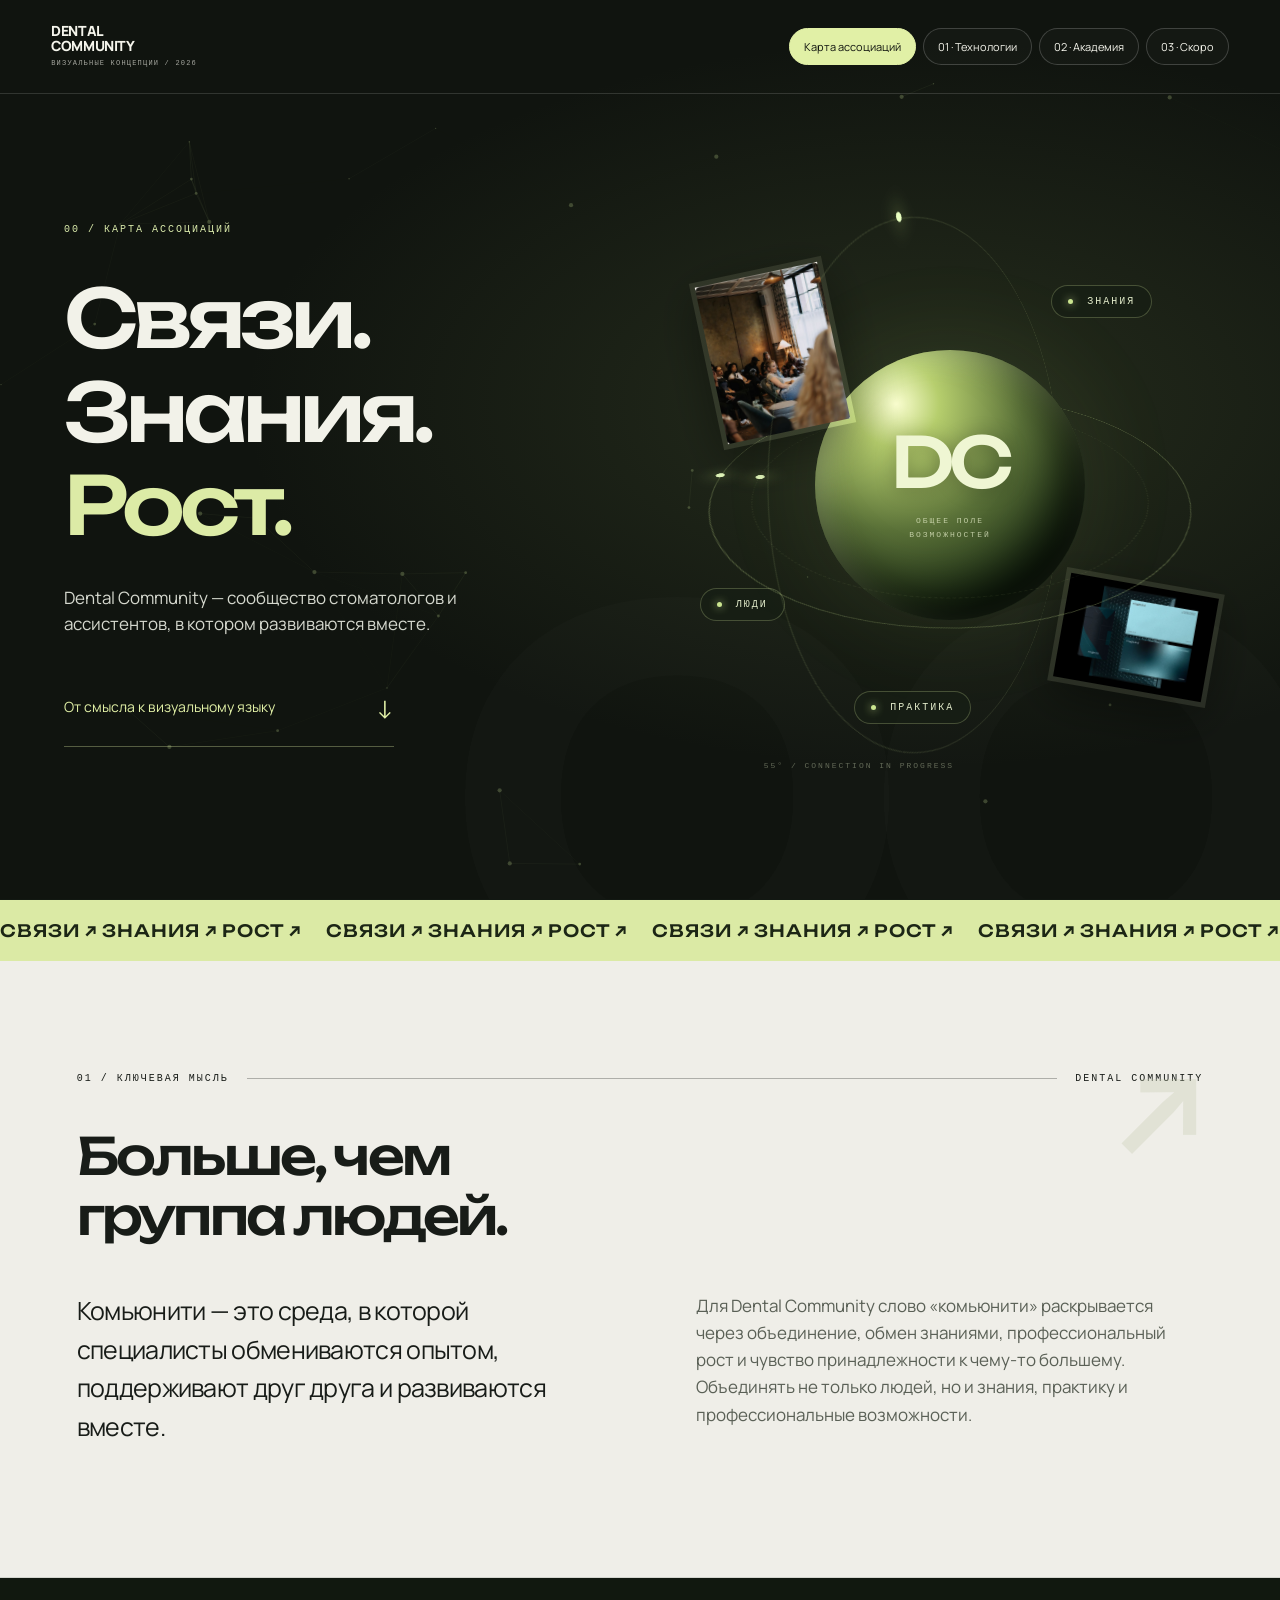
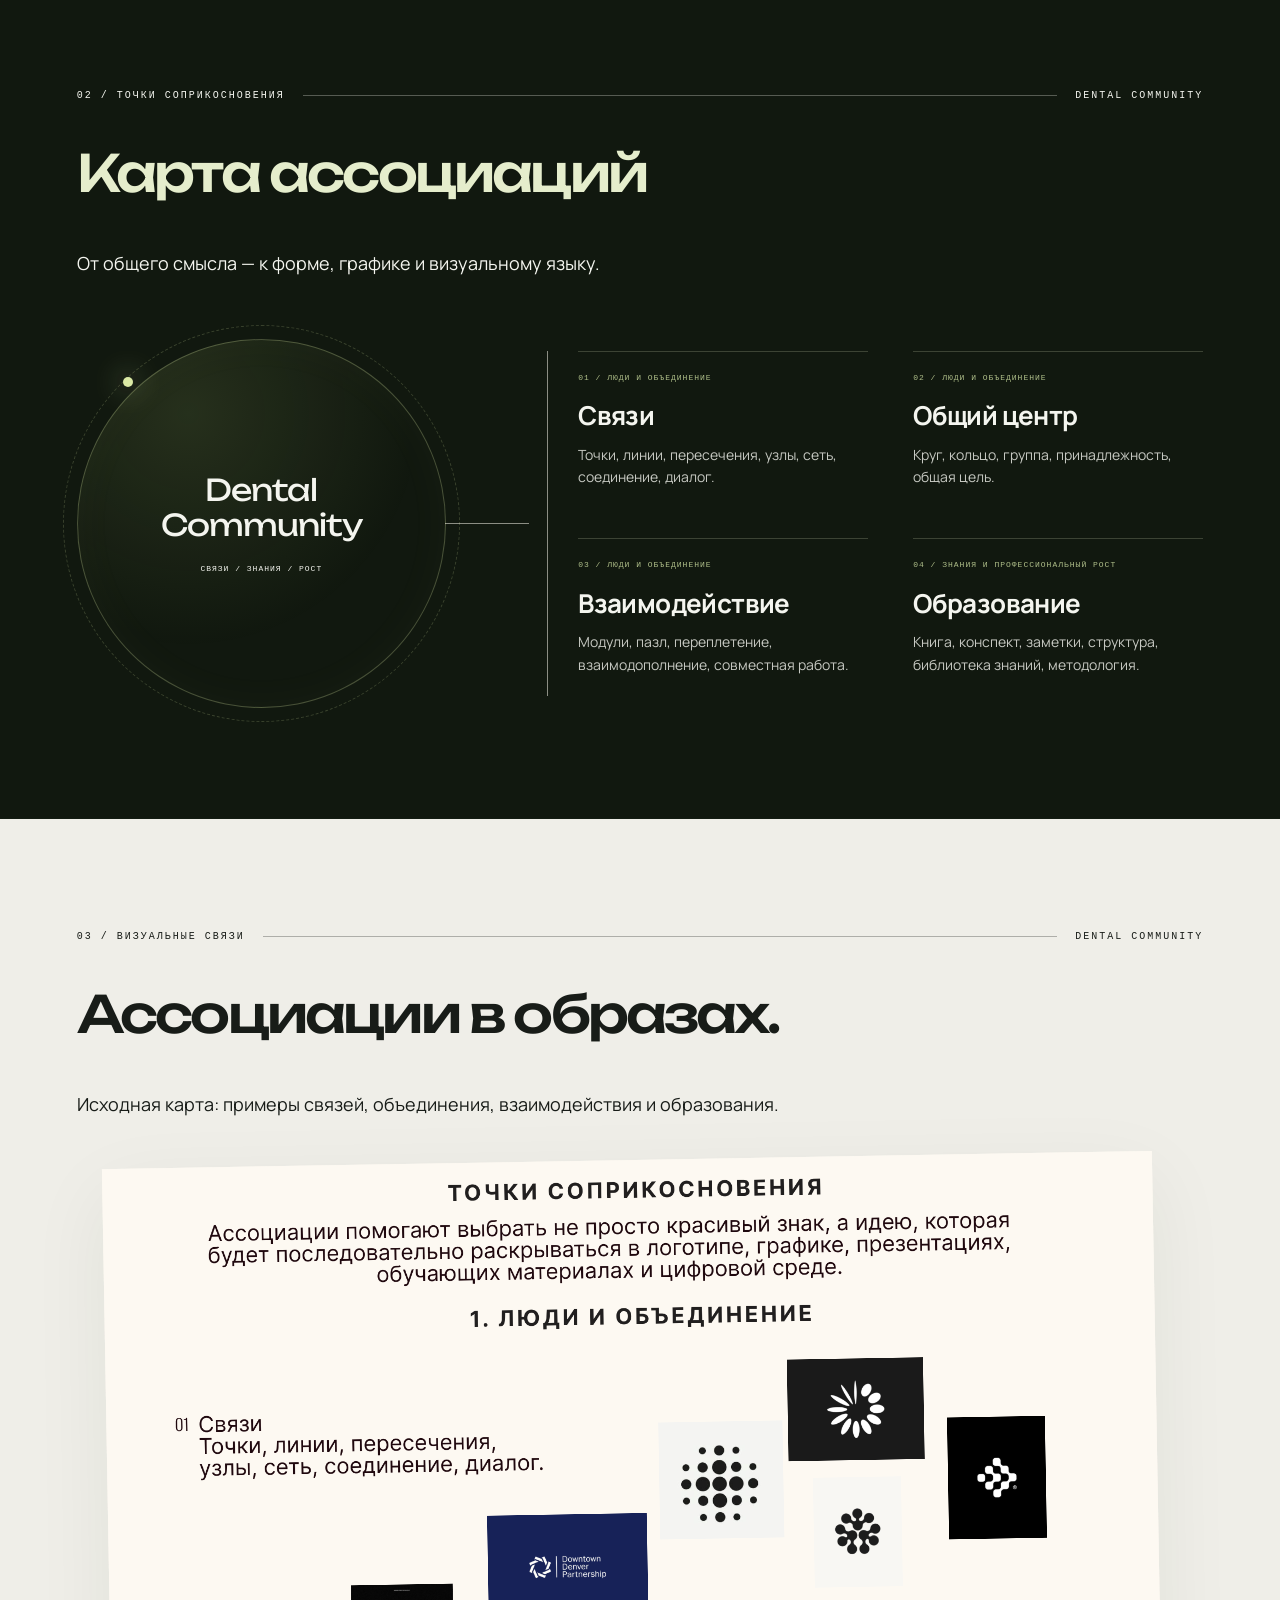
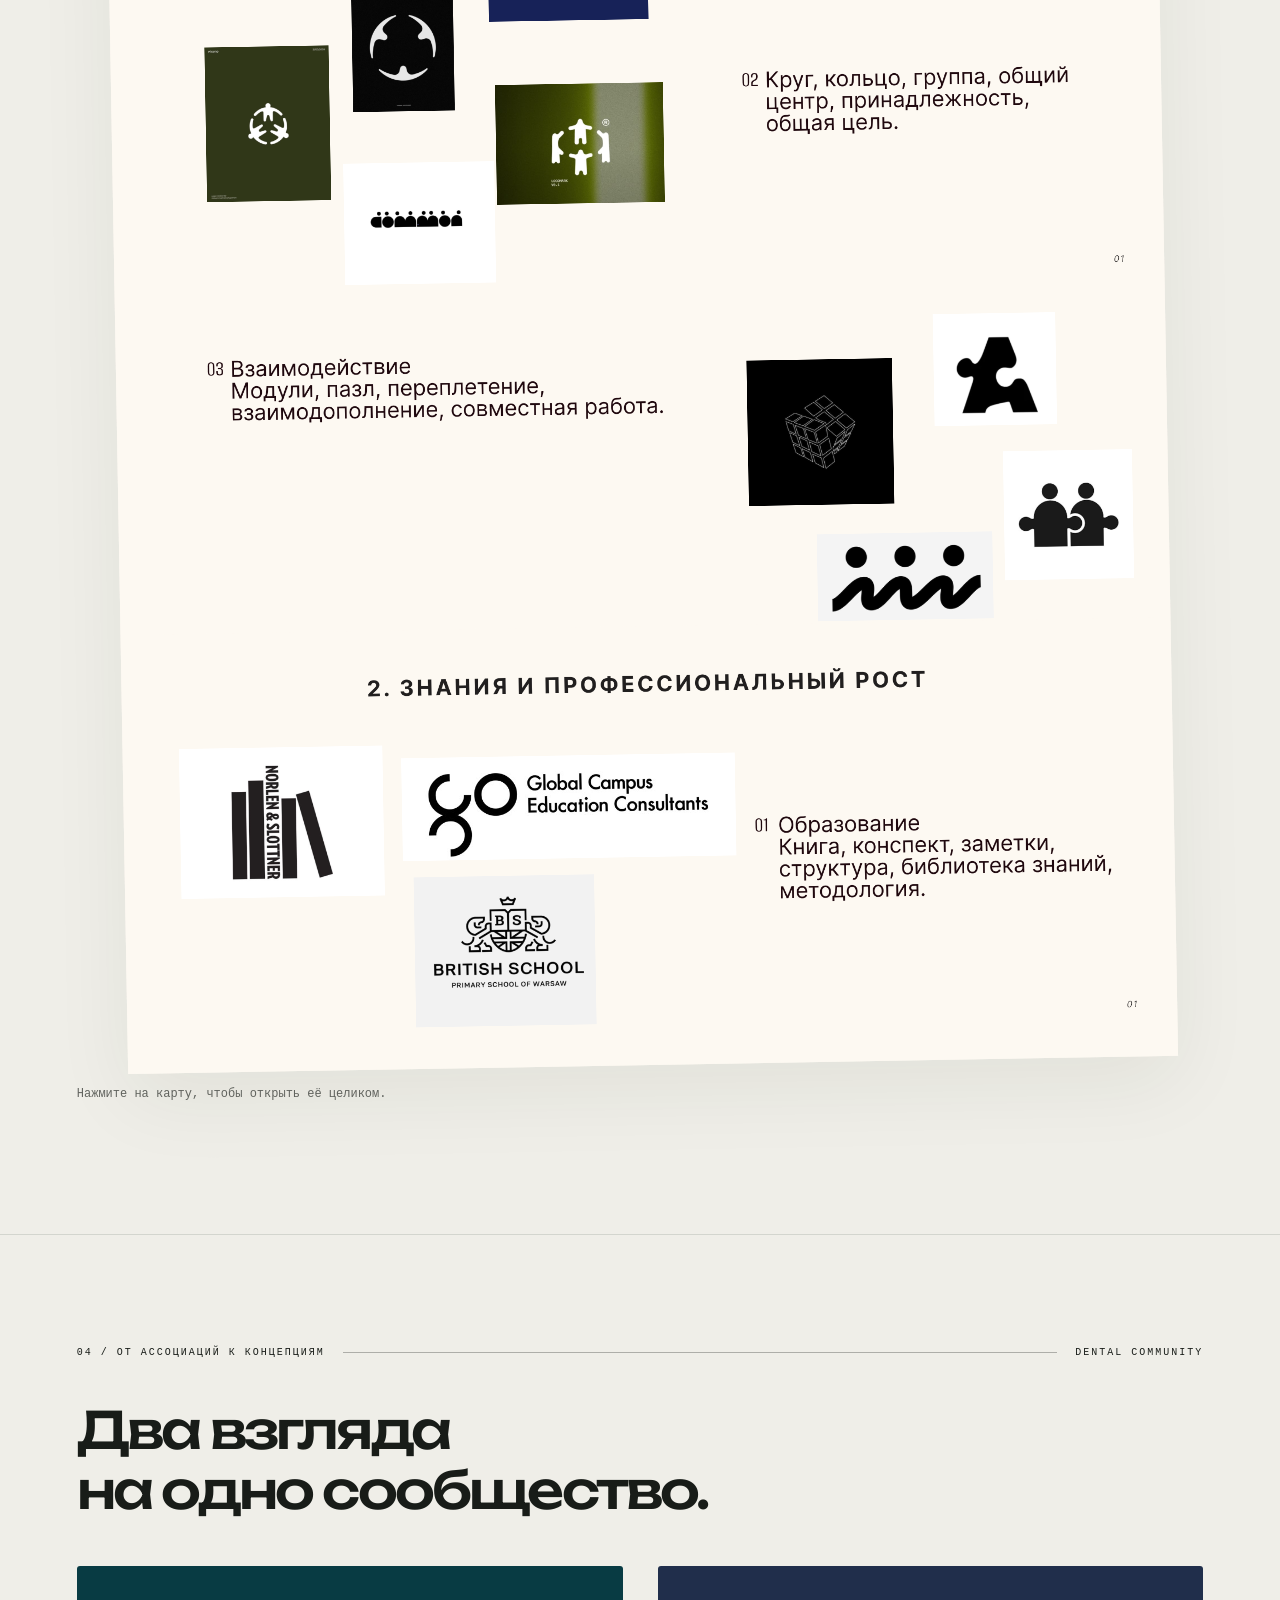
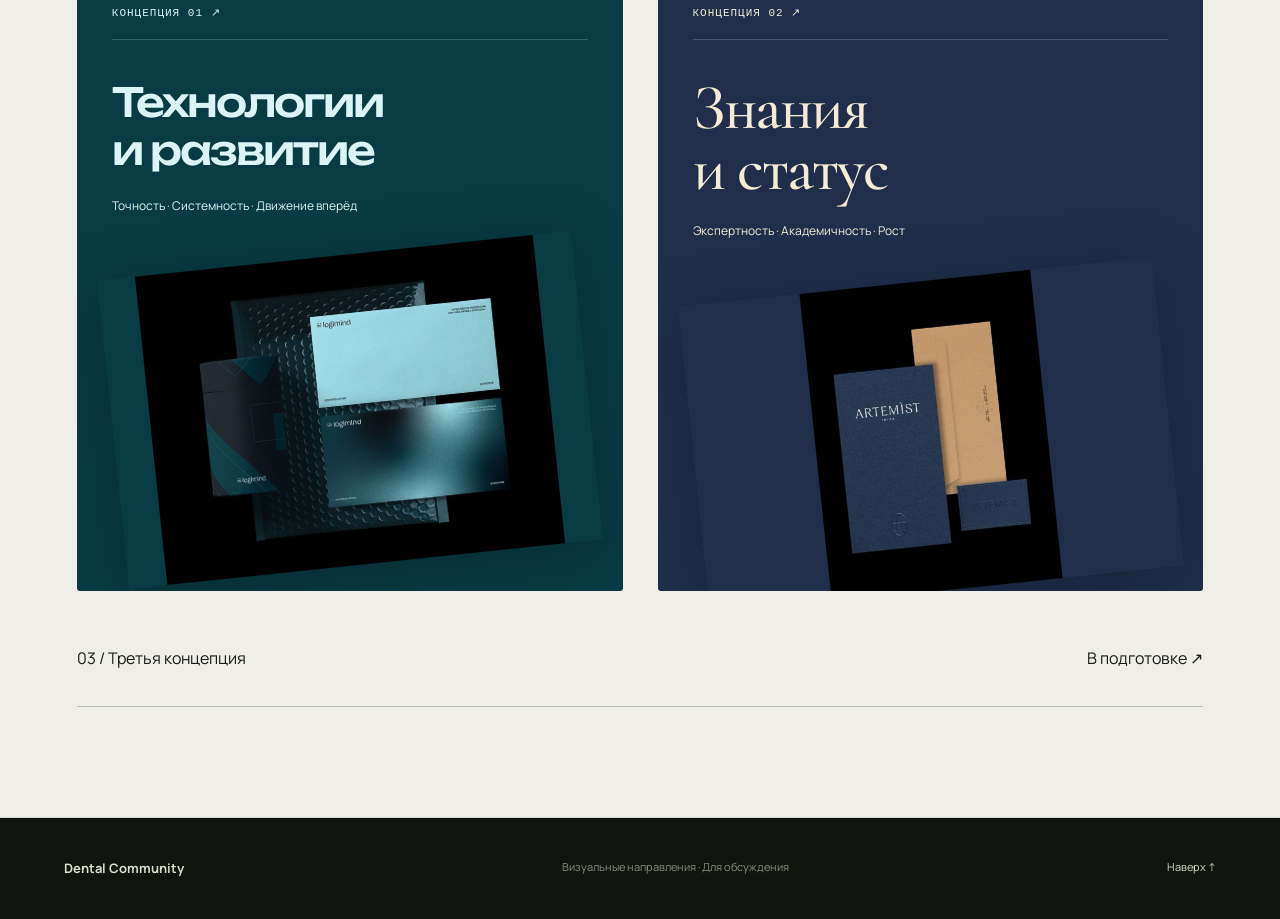
==== index.html @ 2e6f2357 "Publish Dental Community concept presentation" ====
<!doctype html><html lang="ru"><head><meta charset="utf-8"><meta name="viewport" content="width=device-width,initial-scale=1"><title>Карта ассоциаций — Dental Community</title><meta name="description" content="Карта ассоциаций и направления визуальной айдентики образовательного сообщества стоматологов и ассистентов."><link rel="stylesheet" href="style.css"><link rel="stylesheet" href="redesign.css"></head><body class="overview"><div id="progress"></div><header><a class="brand" href="index.html">DENTAL <br>COMMUNITY<span>ВИЗУАЛЬНЫЕ КОНЦЕПЦИИ / 2026</span></a><nav aria-label="Страницы презентации"><a href="index.html" aria-current="page">Карта ассоциаций</a><a href="concept-1.html" >01 · Технологии</a><a href="concept-2.html" >02 · Академия</a><a href="concept-3.html" >03 · Скоро</a></nav></header><main><div class="cursor-aura" aria-hidden="true"></div><section class="hero maphero"><canvas class="constellation" aria-hidden="true"></canvas><div class="hero-no" aria-hidden="true">00</div><div class="wrap hero-grid"><div><div class="eyebrow">00 / Карта ассоциаций</div><h1>Связи.<br>Знания.<br><em>Рост.</em></h1><p class="lead">Dental Community — сообщество стоматологов и ассистентов, в котором развиваются вместе.</p><a class="cta" href="#map">От смысла к визуальному языку <span>↓</span></a></div><div class="orbit-scene" aria-label="Люди, знания и практика объединяются в сообщество"><div class="orbit-ring ring-a"></div><div class="orbit-ring ring-b"></div><div class="orbit-ring ring-c"></div><div class="sphere"><span>DC</span><small>ОБЩЕЕ ПОЛЕ<br>ВОЗМОЖНОСТЕЙ</small></div><div class="orbit-photo photo-a"><img src="assets/community.png" alt="Встреча профессионального сообщества"></div><div class="orbit-photo photo-b"><img src="assets/ref-15.jpg" alt="Визуальная культура сообщества"></div><span class="orbit-label label-a"><i></i> ЛЮДИ</span><span class="orbit-label label-b"><i></i> ЗНАНИЯ</span><span class="orbit-label label-c"><i></i> ПРАКТИКА</span><span class="orbit-coordinates">55° / CONNECTION IN PROGRESS</span></div></div></section><div class="ticker" aria-hidden="true"><div><span>СВЯЗИ ↗ ЗНАНИЯ ↗ РОСТ ↗ </span><span>СВЯЗИ ↗ ЗНАНИЯ ↗ РОСТ ↗ </span><span>СВЯЗИ ↗ ЗНАНИЯ ↗ РОСТ ↗ </span><span>СВЯЗИ ↗ ЗНАНИЯ ↗ РОСТ ↗ </span><span>СВЯЗИ ↗ ЗНАНИЯ ↗ РОСТ ↗ </span><span>СВЯЗИ ↗ ЗНАНИЯ ↗ РОСТ ↗ </span></div></div><section id="thought" class=""><div class="wrap"><div class="eyebrow">01 / Ключевая мысль <span></span> Dental Community</div><h2>Больше, чем<br>группа людей.</h2><div class="two text"><p class="lead">Комьюнити — это среда, в которой специалисты обмениваются опытом, поддерживают друг друга и развиваются вместе.</p><p>Для Dental Community слово «комьюнити» раскрывается через объединение, обмен знаниями, профессиональный рост и чувство принадлежности к чему-то большему. Объединять не только людей, но и знания, практику и профессиональные возможности.</p></div></div></section><section id="map" class="dark"><div class="wrap"><div class="eyebrow">02 / Точки соприкосновения <span></span> Dental Community</div><h2>Карта ассоциаций</h2><p class="intro">От общего смысла — к форме, графике и визуальному языку.</p><div class="mindmap"><div class="map-root"><span class="map-pulse" aria-hidden="true"></span>Dental<br>Community<small>СВЯЗИ / ЗНАНИЯ / РОСТ</small></div><div class="branches"><article><span>01 / ЛЮДИ И ОБЪЕДИНЕНИЕ</span><h3>Связи</h3><p>Точки, линии, пересечения, узлы, сеть, соединение, диалог.</p></article><article><span>02 / ЛЮДИ И ОБЪЕДИНЕНИЕ</span><h3>Общий центр</h3><p>Круг, кольцо, группа, принадлежность, общая цель.</p></article><article><span>03 / ЛЮДИ И ОБЪЕДИНЕНИЕ</span><h3>Взаимодействие</h3><p>Модули, пазл, переплетение, взаимодополнение, совместная работа.</p></article><article><span>04 / ЗНАНИЯ И ПРОФЕССИОНАЛЬНЫЙ РОСТ</span><h3>Образование</h3><p>Книга, конспект, заметки, структура, библиотека знаний, методология.</p></article></div></div></div></section><section id="visual-map" class=""><div class="wrap"><div class="eyebrow">03 / Визуальные связи <span></span> Dental Community</div><h2>Ассоциации в образах.</h2><p class="intro">Исходная карта: примеры связей, объединения, взаимодействия и образования.</p><div class="board"><button class="zoom" data-image="assets/association-board.png" aria-label="Открыть полную карту ассоциаций"><img src="assets/map-2.png" alt="Визуальная карта: точки, общие центры, модули и взаимодействие"></button><button class="zoom" data-image="assets/association-board.png" aria-label="Открыть полную карту ассоциаций"><img src="assets/map-3.png" alt="Образование: книги, структура, библиотека знаний"></button></div><p class="note">Нажмите на карту, чтобы открыть её целиком.</p></div></section><section id="directions" class=""><div class="wrap"><div class="eyebrow">04 / От ассоциаций к концепциям <span></span> Dental Community</div><h2>Два взгляда<br>на одно сообщество.</h2><div class="direction-grid"><a class="direction tech-preview" href="concept-1.html"><span>КОНЦЕПЦИЯ 01 ↗</span><h3>Технологии<br>и развитие</h3><p>Точность · Системность · Движение вперёд</p><img src="assets/ref-15.jpg" alt="Бирюзовая айдентика — референс первой концепции"></a><a class="direction academy-preview" href="concept-2.html"><span>КОНЦЕПЦИЯ 02 ↗</span><h3>Знания<br>и статус</h3><p>Экспертность · Академичность · Рост</p><img src="assets/ref-22.jpg" alt="Синяя и золотая полиграфия — референс второй концепции"></a></div><a class="pending-link" href="concept-3.html"><span>03 / Третья концепция</span><span>В подготовке ↗</span></a></div></section></main><footer><b>Dental Community</b><span>Визуальные направления · Для обсуждения</span><a href="#">Наверх ↑</a></footer><dialog><button class="close" aria-label="Закрыть">Закрыть ×</button><img alt="Увеличенный референс"></dialog><script src="app.js"></script><script src="motion.js"></script></body></html>
---- style.css ----
@import url('https://fonts.googleapis.com/css2?family=Manrope:wght@400;500;600;700;800&display=swap');
*{box-sizing:border-box}html{scroll-behavior:smooth;scroll-padding-top:115px}body{margin:0;background:#f6f4ed;color:#222c2a;font:16px/1.6 Manrope,Arial,sans-serif;--accent:#507060;--dark:#17352e;--tint:#e6ebe4}a{color:inherit}button{font:inherit}img{max-width:100%;display:block}header{min-height:86px;position:sticky;top:0;z-index:20;padding:16px 4vw;background:#f6f4edf5;backdrop-filter:blur(15px);border-bottom:1px solid #23332d22;display:flex;align-items:center;justify-content:space-between;gap:25px}.brand{font-weight:800;line-height:1.05;text-decoration:none;font-size:17px;letter-spacing:-.6px;white-space:nowrap}.brand span{display:block;font:8px/1.4 monospace;letter-spacing:1.2px;margin-top:6px}nav{display:flex;gap:7px}nav a{padding:9px 14px;border:1px solid #25352d33;border-radius:30px;text-decoration:none;font-size:12px;white-space:nowrap}nav a:hover,nav a[aria-current]{background:var(--dark);color:white;border-color:var(--dark)}#progress{height:3px;position:fixed;top:0;z-index:50;background:var(--accent);width:0}section{padding:85px 6vw;border-bottom:1px solid #24342b22}.wrap{max-width:1220px;margin:auto}.eyebrow{font:11px/1.5 monospace;letter-spacing:1.8px;text-transform:uppercase;display:flex;align-items:center;gap:18px;margin-bottom:30px}.eyebrow span{height:1px;background:currentColor;opacity:.3;flex:1}.hero{padding-top:70px;padding-bottom:70px;min-height:calc(100svh - 86px);display:flex;align-items:center}.hero>.wrap{width:100%}.hero-grid{display:grid;grid-template-columns:1.2fr 1fr;gap:7%;align-items:center}h1{font-size:clamp(54px,6.8vw,100px);font-weight:600;line-height:1.02;letter-spacing:-5px;margin:0 0 30px}h1 em{font-style:normal;color:var(--accent)}h2{font-size:clamp(34px,4.5vw,64px);line-height:1.08;font-weight:600;letter-spacing:-2.5px;margin:0 0 36px}h3{margin:0 0 12px;font-size:25px;line-height:1.2;letter-spacing:-.6px}p{margin:0 0 20px}.lead{font-size:clamp(18px,1.7vw,23px);line-height:1.55;max-width:650px}.cta{display:flex;align-items:center;justify-content:space-between;text-decoration:none;border-bottom:1px solid currentColor;padding:18px 0;max-width:380px;margin-top:28px;font-size:14px}.cta span{font-size:25px}.portrait{position:relative;padding:0 22px 28px 0}.portrait:after{content:'';position:absolute;inset:30px 0 0 25px;border:1px solid #68766b;z-index:-1}.portrait img{width:100%;height:490px;object-fit:cover}.portrait>span,.hero-reference>span{font:10px monospace;letter-spacing:1px;display:block;margin-top:16px}.two{display:grid;grid-template-columns:1fr 1fr;gap:8%}.text>p{max-width:580px}.intro{max-width:850px;font-size:18px;line-height:1.7;margin-bottom:40px}.dark{background:var(--dark);color:#f4f5ef}.mindmap{display:grid;grid-template-columns:.8fr 1.7fr;align-items:center;gap:7%;padding-top:20px}.map-root{font-size:38px;line-height:1.15;letter-spacing:-1px;border:1px solid #f7f5eb88;border-radius:50%;aspect-ratio:1;display:flex;justify-content:center;align-items:center;flex-direction:column;text-align:center;position:relative}.map-root:after{content:'';position:absolute;left:100%;width:23%;height:1px;background:#f7f5eb88}.map-root small{font:9px monospace;letter-spacing:1px;margin-top:22px}.branches{border-left:1px solid #f7f5eb88;padding-left:30px;display:grid;grid-template-columns:1fr 1fr;gap:35px}.branches article{border-top:1px solid #f7f5eb55;padding-top:20px}.branches article>span{font:9px/1.6 monospace;letter-spacing:1px;display:block;margin-bottom:16px;color:#c2d2c6}.branches p{font-size:14px;opacity:.8}.board{max-width:1050px;margin:auto;background:#fdf9f1}.board button{width:100%}.board img{width:100%}.zoom{padding:0;border:0;background:transparent;cursor:zoom-in;display:block}.note{font:12px/1.6 monospace;opacity:.65;margin-top:20px;max-width:820px}.direction-grid{display:grid;grid-template-columns:1fr 1fr;gap:25px}.direction{padding:32px 32px 0;text-decoration:none;overflow:hidden}.direction>span{font:11px monospace;letter-spacing:1px}.direction h3{font-size:46px;margin:35px 0 20px;letter-spacing:-2px}.direction p{font-size:12px}.direction img{height:330px;width:100%;object-fit:cover;transition:transform .3s}.direction:hover img{transform:scale(1.025)}.tech-preview{background:#083b43;color:#dbf5f7}.academy-preview{background:#202e4b;color:#f6ecd6}.pending-link{display:flex;justify-content:space-between;padding:30px 0;text-decoration:none;border-bottom:1px solid #25352d44;font-size:14px;margin-top:20px}.tech{--accent:#007180;--dark:#062e33;--tint:#e1eff0}.academy{--accent:#9b8155;--dark:#202e4b;--tint:#eae5db}.concept-hero{background:var(--dark);color:#fff}.concept-hero h1{font-size:clamp(54px,6vw,88px)}.academy .concept-hero h1{font-family:Georgia,serif;font-weight:400}.hero-reference img{width:100%;height:490px;object-fit:contain;background:#0c0f10}.hero-reference>span{opacity:.6}.tagline{font:10px monospace;letter-spacing:1.5px;margin-top:24px;color:#fff9}.section-nav{display:flex;gap:35px;justify-content:center;padding:22px 5vw;border-bottom:1px solid #24342b22}.section-nav a{font-size:12px;text-decoration:none}.connection{border-left:1px solid #23332d44;padding-left:30px}.connection h3{font-size:17px}.connection p{font-size:16px}.connection a{font-size:12px}.gallery{display:grid;grid-template-columns:1fr 1fr;gap:24px}figure{margin:0;background:#111;color:#eee}figure img{width:100%;height:100%;object-fit:contain}.gallery .zoom{width:100%;height:420px}.logos .zoom{height:310px;background:#0a0a0a}.gallery figcaption{padding:14px 18px;display:flex;justify-content:space-between;font:11px/1.5 monospace;border-top:1px solid #ffffff22}.mood figure:nth-child(3):last-child{grid-column:1/-1}.palette{display:grid;grid-template-columns:repeat(4,1fr)}.swatch{background:var(--sw);padding:22px;min-height:290px;display:flex;flex-direction:column;justify-content:space-between}.swatch>span{font:11px monospace}.swatch h3{font-size:20px}.swatch p{font-size:12px;margin:0}.tinted{background:var(--tint)}.uses{display:flex;flex-wrap:wrap;gap:12px}.uses span{border:1px solid #20352b44;border-radius:30px;padding:12px 18px;font-size:13px}.next{display:flex;justify-content:space-between;border-top:1px solid #24342b44;padding-top:25px;margin-top:70px;text-decoration:none;font-size:22px}.waiting{position:relative;overflow:hidden}.waiting .wrap{position:relative}.waiting-number{position:absolute;right:0;top:-50px;font-size:340px;line-height:1;font-weight:800;color:#263e3010;z-index:-1}.waiting p{max-width:600px}footer{display:flex;justify-content:space-between;gap:20px;padding:35px 6vw;font-size:11px}footer b{font-size:13px}footer a{text-decoration:none}dialog{border:0;padding:50px 20px 20px;max-width:95vw;max-height:95vh;background:#e9e9e5}dialog::backdrop{background:#000d}dialog img{margin:auto;max-width:100%;height:auto}.close{position:fixed;right:5vw;top:4vh;background:#fff;padding:12px 20px;border:1px solid #222;cursor:pointer;z-index:5}:focus-visible{outline:3px solid #e0aa47;outline-offset:4px}@media(min-width:1500px){.hero{min-height:780px}}@media(max-width:850px){header{align-items:flex-start;flex-direction:column;gap:15px;padding:14px 5vw}nav{max-width:100%;overflow-x:auto;padding-bottom:3px;width:100%}nav a{font-size:10px;padding:8px 12px}.brand{font-size:14px}.brand br{display:none}.brand span{font-size:7px}.hero-grid{grid-template-columns:1fr;gap:45px}.hero{min-height:0;padding-top:50px}h1{letter-spacing:-3px;font-size:64px}.hero-reference img{height:420px}.portrait{max-width:500px}.portrait img{height:400px}.two{grid-template-columns:1fr;gap:25px}.mindmap{grid-template-columns:1fr;gap:40px}.map-root{max-width:300px;margin:auto;width:100%}.map-root:after{display:none}.branches{border:0;padding:0}.section-nav{gap:20px;overflow-x:auto;justify-content:flex-start;white-space:nowrap}.direction h3{font-size:34px}.direction{padding:25px 20px 0}.direction img{height:250px}.gallery .zoom{height:300px}.logos .zoom{height:240px}.palette{grid-template-columns:1fr 1fr}.swatch{min-height:230px}section{padding:60px 5vw}.eyebrow{font-size:9px;letter-spacing:1px}h2{letter-spacing:-1.5px}.waiting-number{font-size:220px;top:30px}.next{font-size:17px}footer{flex-wrap:wrap}footer span{order:3;width:100%}}@media(max-width:520px){.direction-grid,.gallery{grid-template-columns:1fr}.branches{grid-template-columns:1fr}.map-root{width:260px}.hero-reference img{height:350px}.gallery .zoom{height:auto;min-height:220px}.gallery img{height:auto;max-height:540px;object-fit:contain}.logos .zoom{height:280px}.logos img{height:100%}.direction img{height:300px}.intro{font-size:16px}.pending-link{gap:20px;font-size:12px}.swatch{padding:18px}.swatch h3{font-size:17px}.concept-hero h1{font-size:53px}.connection{padding-left:20px}.board{margin-left:-10px;margin-right:-10px}}
@media(prefers-reduced-motion:reduce){html{scroll-behavior:auto}*{transition:none!important}}

.academy .swatch:nth-child(2){color:#171b1c!important}
---- redesign.css ----
@import url('https://fonts.googleapis.com/css2?family=Unbounded:wght@400;500;600;700;800&family=Cormorant+Garamond:ital,wght@0,400;0,500;1,400&display=swap');
:root{--ease:cubic-bezier(.22,1,.36,1)}body{--accent:#64734b;--dark:#10140f;--tint:#e9ecd7;background:#efeee8;color:#181c18}body.tech{--accent:#007180;--dark:#061c20;--tint:#daeeee}body.academy{--accent:#9b8155;--dark:#141f34;--tint:#e8e2d6}header{position:absolute;top:0;width:100%;background:transparent;backdrop-filter:none;border-bottom:1px solid #ffffff24;color:#f5f5ec;padding:24px 4vw;min-height:90px}nav a{border-color:#ffffff30;background:#ffffff05;font-size:11px}nav a:hover,nav a[aria-current]{background:#e1f0a6;color:#10140f;border-color:#e1f0a6}.tech nav a[aria-current]{background:#85e9ec;border-color:#85e9ec}.academy nav a[aria-current]{background:#dfc394;border-color:#dfc394}.brand{font-size:14px;letter-spacing:-.4px}.brand span{font-size:7px;opacity:.65}.hero{position:relative;overflow:hidden;min-height:100svh;padding:150px 5vw 80px;background:#10140f;color:#f2f2e9;isolation:isolate}.hero:before{content:'';position:absolute;inset:0;background:radial-gradient(ellipse at 72% 45%,#64764440,transparent 52%);z-index:-1}.hero:after{content:'';position:absolute;inset:0;background-image:url("data:image/svg,%3Csvg viewBox='0 0 180 180' xmlns='http://www.w3.org/2000/svg'%3E%3Cfilter id='n'%3E%3CfeTurbulence type='fractalNoise' baseFrequency='.9' numOctaves='3' stitchTiles='stitch'/%3E%3C/filter%3E%3Cpath fill='%23fff' opacity='.12' filter='url(%23n)' d='M0 0h180v180H0z'/%3E%3C/svg%3E");opacity:.18;pointer-events:none;z-index:5}.hero .wrap{max-width:1400px;position:relative;z-index:2}.hero-grid{grid-template-columns:1.1fr 1fr;gap:3%}.hero .eyebrow{color:#d9e9aa;font-size:10px;letter-spacing:2px;margin-bottom:35px}.hero h1{font-family:Unbounded,Arial,sans-serif;font-size:clamp(56px,6.3vw,106px);font-weight:500;letter-spacing:-5px;line-height:1.16;margin-bottom:32px}.hero h1 em{color:#dceba6}.hero .lead{font-size:17px;max-width:450px;color:#d5d8ce}.hero .cta{max-width:330px;margin-top:32px;color:#e1f0a6;border-bottom-color:#e1f0a655}.cta span{transition:transform .4s}.cta:hover span{transform:translate(5px,5px)}.hero-no{position:absolute;bottom:-12vw;right:0;font:600 40vw/1 Unbounded,sans-serif;color:#ffffff03;pointer-events:none;letter-spacing:-4vw}.constellation{position:absolute;inset:0;pointer-events:none;width:100%;height:100%;opacity:.6;z-index:0}.orbit-scene{height:570px;position:relative;perspective:900px;transform-style:preserve-3d}.sphere{position:absolute;width:270px;height:270px;top:50%;left:50%;transform:translate(-50%,-50%);border-radius:50%;background:radial-gradient(circle at 30% 20%,#fbffd1,#b6ce6d 15%,#5a7138 44%,#142510 76%);box-shadow:inset -20px -25px 45px #000a,inset 8px 8px 30px #f1ffc655,0 0 110px #c2e56c18;display:flex;flex-direction:column;align-items:center;justify-content:center;color:#eff6d3;animation:breathe 7s ease-in-out infinite}.sphere>span{font:500 70px/1 Unbounded;letter-spacing:-6px;text-shadow:0 2px 20px #0004}.sphere small{font:8px/1.7 monospace;letter-spacing:2px;text-align:center;margin-top:17px;opacity:.7}.orbit-ring{position:absolute;top:50%;left:50%;width:470px;height:470px;border:1px solid #c8dc8e4d;border-radius:50%;transform:translate(-50%,-50%) rotateX(62deg) rotateZ(-30deg);animation:orbit 22s linear infinite}.ring-b{width:520px;height:520px;animation-direction:reverse;transform:translate(-50%,-50%) rotateY(58deg) rotateZ(35deg);border-color:#c8dc8e25}.ring-c{width:390px;height:390px;border-style:dashed;border-color:#c8dc8e18;animation-duration:35s}.orbit-ring:after{content:'';position:absolute;top:20%;left:8%;width:9px;height:9px;background:#e9ffc1;border-radius:50%;box-shadow:0 0 20px #cbea85}.orbit-photo{position:absolute;width:135px;height:170px;border:5px solid #eeeecc18;box-shadow:0 15px 50px #0006;z-index:3;animation:float 7s ease-in-out infinite}.orbit-photo img{width:100%;height:100%;object-fit:cover}.photo-a{left:4%;top:12%;transform:rotate(-12deg)}.photo-b{right:0;bottom:13%;width:160px;height:115px;transform:rotate(10deg);animation-delay:-3s}.orbit-label{position:absolute;font:10px monospace;letter-spacing:2px;color:#e3eccb;background:#171e14cc;border:1px solid #d1e69b40;padding:10px 16px;border-radius:30px;z-index:4}.orbit-label i{display:inline-block;background:#cbe590;width:5px;height:5px;border-radius:50%;margin-right:6px;box-shadow:0 0 9px #cbe590}.label-a{left:3%;bottom:26%}.label-b{top:15%;right:12%}.label-c{bottom:8%;left:32%}.orbit-coordinates{position:absolute;bottom:0;left:15%;font:8px monospace;letter-spacing:2px;color:#e8f1cb60}.ticker{overflow:hidden;padding:20px 0;background:#dbeaa5;color:#1c2615;border:0}.ticker>div{display:flex;width:max-content;animation:marquee 35s linear infinite}.ticker span{font:500 17px Unbounded,sans-serif;white-space:nowrap;padding-right:25px;letter-spacing:1px}.tech .ticker{background:#8ee7e7;color:#073336}.academy .ticker{background:#d7bd90;color:#2c261e}.ticker:hover>div{animation-play-state:paused}section:not(.hero){padding:110px 6vw}.wrap{max-width:1280px}h2{font:500 clamp(32px,4vw,61px)/1.18 Unbounded,sans-serif;letter-spacing:-2.8px;max-width:1100px;margin-bottom:45px}.eyebrow{font-size:10px;letter-spacing:2px;margin-bottom:40px}.text .lead{font-size:25px;letter-spacing:-.7px}.text>p:last-child{color:#5a6056;font-size:17px}.intro{max-width:800px;font-size:18px}.two{gap:10%}.dark{background:#11180f}.dark h2{color:#e5edcc}#thought{position:relative}#thought:after{content:'↗';position:absolute;right:6vw;top:70px;font:130px Unbounded;color:#c2c9ad50;pointer-events:none}.mindmap{grid-template-columns:.9fr 1.6fr;gap:9%}.map-root{font-family:Unbounded;font-size:30px;border-color:#d6e7a147;position:relative;background:radial-gradient(circle at 30% 20%,#b9d77820,transparent 60%);box-shadow:inset 0 0 45px #dae8ac08}.map-root small{font-size:8px}.map-pulse{position:absolute;inset:-15px;border:1px dashed #d6e7a133;border-radius:50%;animation:spin 60s linear infinite}.map-pulse:after{content:'';width:10px;height:10px;border-radius:50%;background:#dbeaa5;position:absolute;left:15%;top:13%;box-shadow:0 0 30px #dbeaa5}.branches{gap:30px 45px}.branches article{position:relative;transition:transform .5s,color .5s;border-color:#e5efc733}.branches article:hover{transform:translateX(7px);color:#e1f0a6}.branches h3{font-size:26px}.branches article>span{color:#b0bf8a;font-size:8px}.board{box-shadow:0 25px 80px #1e291010;transform:rotate(-1deg);transition:transform .8s}.board:hover{transform:rotate(0)}.direction-grid{gap:35px}.direction{position:relative;min-height:580px;padding:40px 35px 0;border-radius:3px;transition:transform .6s var(--ease)}.direction:hover{transform:translateY(-12px)}.direction h3{font:500 40px/1.2 Unbounded;letter-spacing:-2px;margin:38px 0 22px}.direction>span{display:block;border-bottom:1px solid #ffffff30;padding-bottom:20px}.direction img{height:310px;object-fit:contain;transform:rotate(-6deg);margin-top:40px;box-shadow:0 10px 60px #0004}.direction:hover img{transform:rotate(0) scale(1.05)}.academy-preview h3{font-family:'Cormorant Garamond',Georgia,serif;font-size:64px;line-height:.95}.pending-link{font-size:16px;padding:35px 0}.concept-hero h1{font-size:clamp(52px,5.9vw,94px);line-height:1.15}.tech .hero:before{background:radial-gradient(ellipse at 80% 40%,#24c4d14d,transparent 55%),linear-gradient(120deg,#04171b,#073a40)}.tech .hero .eyebrow,.tech .hero .cta{color:#a6f5f4}.tech .hero-reference{transform:rotate(-7deg);animation:float 9s ease-in-out infinite}.hero-reference{position:relative;padding:50px 10px}.hero-reference img{position:relative;z-index:2;height:430px;object-fit:contain;background:#07191a;box-shadow:0 30px 90px #0008;border:1px solid #ffffff20}.hero-reference>span:last-child{position:relative;z-index:3;font-size:8px;letter-spacing:2px;color:#fff9}.ref-index{position:absolute!important;right:-15px;top:-70px;font:400 180px/1 Unbounded!important;color:#ffffff0b!important;z-index:0!important}.ref-orbit{position:absolute;inset:0;border:1px solid #77e5e23a;border-radius:50%;transform:rotate(-30deg) scaleX(1.3);animation:orbit2 24s linear infinite}.ref-orbit:after{content:'';position:absolute;top:8%;left:10%;width:12px;height:12px;background:#afffff;border-radius:50%;box-shadow:0 0 50px #afffff}.academy .hero{background:#111a2c}.academy .hero:before{background:radial-gradient(ellipse at 80% 35%,#bb8e4030,transparent 58%)}.academy .hero h1{font-family:'Cormorant Garamond',Georgia,serif;font-size:clamp(90px,10vw,155px);line-height:.83;font-weight:400;letter-spacing:-5px;margin-bottom:40px}.academy .hero .eyebrow,.academy .hero .cta{color:#e5cfa8}.academy .hero-reference{transform:rotate(6deg);animation:float 12s ease-in-out infinite}.academy .hero-reference img{background:#0a0a0a}.academy .ref-orbit{border-color:#decba544;transform:rotate(25deg) scaleX(1.2);animation-duration:40s}.academy .ref-orbit:after{background:#f1d69f;box-shadow:0 0 40px #f1d69f}.academy h2{font-family:'Cormorant Garamond',Georgia,serif;font-size:clamp(48px,5.4vw,82px);line-height:.98;font-weight:500;letter-spacing:-2px}.section-nav{position:sticky;top:0;background:#eeede6ee;backdrop-filter:blur(20px);z-index:15;padding:20px 5vw;gap:45px}.section-nav a{font-size:11px;text-transform:uppercase;letter-spacing:1px;position:relative}.section-nav a:after{content:'';position:absolute;bottom:-6px;left:0;width:0;height:1px;background:currentColor;transition:width .3s}.section-nav a:hover:after{width:100%}.gallery{gap:30px}.gallery figure{overflow:hidden;border-radius:2px;transition:transform .7s var(--ease),box-shadow .7s}.gallery figure:hover{transform:translateY(-7px);box-shadow:0 20px 50px #0003}.gallery img{transition:transform 1s var(--ease)}.gallery figure:hover img{transform:scale(1.045)}.gallery figcaption{font-size:10px;padding:17px 20px;color:#d7d7cb}.logos{gap:2px;background:#242923}.palette{gap:0;min-height:370px;align-items:stretch}.swatch{min-height:370px;position:relative;transition:flex .7s,transform .5s;overflow:hidden}.swatch:after{content:'';position:absolute;inset:-100%;background:linear-gradient(120deg,transparent 42%,#ffffff28 50%,transparent 58%);transform:translateX(-30%);transition:transform 1s}.swatch:hover:after{transform:translateX(30%)}.swatch:hover{transform:translateY(-12px)}.swatch h3{font-size:21px;position:relative;z-index:1}.swatch>span{border:1px solid currentColor;border-radius:30px;padding:5px 10px;align-self:flex-start;font-size:10px}.swatch p{font-size:11px}.tech .dark{background:#061d20}.academy .dark{background:#141f34}.mood{grid-template-columns:1fr 1fr;align-items:start;gap:55px 35px}.mood figure:nth-child(even){margin-top:90px}.mood .zoom{height:480px}.mood figure:nth-child(3){margin-top:-50px}.mood figure:nth-child(5){grid-column:1/-1;max-width:650px;width:100%;margin:0 auto}.mood figure:nth-child(5) .zoom{height:550px}.uses{gap:0;border-top:1px solid #20352b33}.uses span{border:0;border-bottom:1px solid #20352b33;border-radius:0;padding:22px 18px 22px 0;margin-right:30px;font-size:14px}.next{font-family:Unbounded;font-size:20px;padding:30px 0;transition:padding .4s}.next:hover{padding-left:15px;padding-right:15px}.waiting{min-height:100svh}.waiting-number{color:#dceba615;font:500 35vw Unbounded;right:-4vw;top:0;animation:float 9s ease-in-out infinite}.waiting .eyebrow{color:#dceba6}.waiting h1{font-size:clamp(54px,7vw,110px)}footer{padding:40px 5vw;background:#10140f;color:#d9dfcb}footer span{opacity:.6}.cursor-aura{position:fixed;width:300px;height:300px;border-radius:50%;background:radial-gradient(circle,#cadf7c0b,transparent 70%);transform:translate(-50%,-50%);pointer-events:none;z-index:25;opacity:0;transition:opacity .5s}body.leaving main{opacity:0;transform:translateY(-12px);transition:opacity .18s,transform .18s}main{transition:opacity .25s}.reveal{opacity:0;transform:translateY(45px);transition:opacity 1s var(--ease),transform 1s var(--ease);transition-delay:var(--delay,0ms)}.reveal.visible{opacity:1;transform:translateY(0)}.hero h1,.hero .lead,.hero .eyebrow,.hero .cta{animation:enter 1.3s var(--ease) both}.hero .eyebrow{animation-delay:.05s}.hero h1{animation-delay:.15s}.hero .lead{animation-delay:.35s}.hero .cta{animation-delay:.5s}.hero-reference,.orbit-scene{opacity:0;transition:opacity 1.5s}.ready .hero-reference,.ready .orbit-scene{opacity:1}@keyframes enter{from{opacity:0;transform:translateY(45px);filter:blur(8px)}to{opacity:1;transform:translateY(0);filter:blur(0)}}@keyframes breathe{50%{box-shadow:inset -20px -25px 45px #000a,inset 8px 8px 30px #f1ffc655,0 0 140px #c2e56c30}}@keyframes float{50%{translate:0 -16px}}@keyframes orbit{to{transform:translate(-50%,-50%) rotateX(62deg) rotateZ(330deg)}}@keyframes orbit2{to{transform:rotate(330deg) scaleX(1.3)}}@keyframes spin{to{transform:rotate(360deg)}}@keyframes marquee{to{transform:translateX(-50%)}}
@media(min-width:1600px){.hero{min-height:900px}}@media(max-width:1050px){.hero h1{font-size:65px;letter-spacing:-3px}.hero-grid{grid-template-columns:1.1fr 1fr}.orbit-scene{height:450px}.sphere{width:210px;height:210px}.orbit-ring{width:360px;height:360px}.ring-b{width:390px;height:390px}.ring-c{width:310px;height:310px}.orbit-photo{width:100px;height:130px}.photo-b{width:120px;height:100px}.hero-reference img{height:350px}.ref-index{font-size:150px!important}.mood .zoom{height:380px}.academy .hero h1{font-size:105px}}
@media(max-width:850px){header{padding:20px 5vw;gap:16px}.hero{padding-top:170px;padding-bottom:65px}.hero-grid{grid-template-columns:1fr;gap:30px}.hero h1{font-size:clamp(50px,9vw,75px);letter-spacing:-3px}.hero .lead{font-size:16px;max-width:500px}.orbit-scene{width:100%;max-width:550px;height:460px;margin:auto}.sphere{width:240px;height:240px}.orbit-ring{width:420px;height:420px}.ring-b{width:440px;height:440px}.ring-c{width:350px;height:350px}.orbit-photo{width:120px;height:150px}.photo-b{width:150px;height:110px}.hero-no{font-size:70vw;bottom:-10vw}.hero-reference{max-width:500px;margin:30px auto;width:100%;padding:30px 10px}.hero-reference img{height:380px}.ref-index{top:-50px}.concept-hero h1{font-size:clamp(45px,8vw,70px)}.academy .hero h1{font-size:110px}.ticker{padding:16px 0}.ticker span{font-size:13px}section:not(.hero){padding:75px 6vw}h2{font-size:clamp(29px,5vw,43px);letter-spacing:-1.5px}.text .lead{font-size:22px}.mindmap{grid-template-columns:1fr}.branches{margin-top:30px}.section-nav{gap:25px;padding:17px 5vw}.section-nav a{font-size:9px}.direction-grid{gap:20px}.direction{padding:30px 20px 0;min-height:520px}.direction h3{font-size:30px}.academy-preview h3{font-size:50px}.direction img{height:270px}.mood .zoom{height:340px}.mood figure:nth-child(even){margin-top:55px}.mood figure:nth-child(3){margin-top:-25px}.mood figure:nth-child(5) .zoom{height:420px}.swatch{min-height:250px}.palette{min-height:500px}.waiting-number{top:130px;font-size:60vw}.next{font-size:16px}#thought:after{font-size:100px;opacity:.5;top:30px}.intro{font-size:16px}.waiting{padding-top:210px}.waiting h1{font-size:clamp(42px,7.5vw,70px)}}
@media(max-width:520px){header nav{width:100%;overflow:auto}.hero{padding-top:160px}.hero h1{font-size:49px;letter-spacing:-2.5px}.hero .eyebrow{font-size:8px;letter-spacing:1.3px;margin-bottom:25px}.hero .lead{font-size:15px}.orbit-scene{height:390px}.sphere{width:200px;height:200px}.sphere>span{font-size:55px}.orbit-ring{width:320px;height:320px}.ring-b{width:350px;height:350px}.ring-c{width:280px;height:280px}.orbit-photo{width:95px;height:125px}.photo-b{width:110px;height:90px}.orbit-label{font-size:8px;padding:8px 12px;letter-spacing:1px}.label-b{right:0}.label-a{left:0}.label-c{bottom:10%}.orbit-coordinates{font-size:7px;left:10%}.hero-reference{max-width:300px;padding:25px 0;margin:25px auto}.hero-reference img{height:320px}.concept-hero h1{font-size:39px;letter-spacing:-2px}.academy .hero h1{font-size:83px;letter-spacing:-3px}.tagline{font-size:8px;letter-spacing:1px}.hero .cta{font-size:12px;max-width:290px}.hero .cta span{font-size:22px}.direction h3{font-size:32px}.academy-preview h3{font-size:62px}.direction{min-height:520px}.direction img{height:300px}.mood{gap:30px}.mood figure:nth-child(n){margin:0;grid-column:auto;max-width:none}.mood .zoom{height:auto;min-height:240px}.mood figure:nth-child(5) .zoom{height:auto}.mood img{max-height:450px}.swatch h3{font-size:17px}.gallery figcaption{font-size:9px}.logos .zoom{height:270px}.map-root{font-size:24px}.map-root small{font-size:7px}.branches h3{font-size:24px}.pending-link{font-size:12px}.next{font-size:13px}.text .lead{font-size:20px}.text>p:last-child{font-size:15px}.waiting h1{font-size:40px}.waiting .lead{font-size:16px}.waiting-number{top:80px;font-size:68vw}#thought:after{display:none}}
@media(prefers-reduced-motion:reduce){*,*:before,*:after{animation:none!important;transition:none!important;scroll-behavior:auto!important}.reveal{opacity:1;transform:none}.hero-reference,.orbit-scene{opacity:1}.cursor-aura{display:none}}
/* Mobile presentation: all four pages stay visible, generous touch targets. */
@media(max-width:600px){
 html{scroll-padding-top:70px}header{padding:18px 20px 14px;gap:14px}header .brand{font-size:13px;letter-spacing:0}header .brand span{margin-top:5px;font-size:7px}header nav{display:grid;grid-template-columns:1fr 1fr;gap:6px;overflow:visible;padding:0;width:100%}header nav a{font-size:10px;text-align:center;display:flex;align-items:center;justify-content:center;min-height:44px;padding:9px 8px;letter-spacing:0}
 .hero{padding:205px 20px 35px;min-height:0}.hero-grid{gap:20px;min-width:0}.hero-grid>*{min-width:0}.hero h1{font-size:clamp(39px,11.8vw,65px);letter-spacing:-2.2px;line-height:1.08;margin-bottom:20px}.hero .eyebrow{font-size:8px;letter-spacing:1px;margin-bottom:20px}.hero .lead{font-size:15px;line-height:1.6;margin-bottom:12px}.hero .cta{min-height:48px;padding:12px 0;margin-top:18px;max-width:none;font-size:12px}.tagline{font-size:8px;line-height:1.8;letter-spacing:.8px;margin-top:18px}.concept-hero h1{font-size:clamp(32px,9.2vw,52px);letter-spacing:-1.8px;line-height:1.13}.academy .hero h1{font-size:clamp(68px,20vw,112px);line-height:.94;margin-bottom:25px;letter-spacing:-2.5px}
 .orbit-scene{height:310px;max-width:360px;margin:8px auto 0}.sphere{width:170px;height:170px}.sphere>span{font-size:45px;letter-spacing:-4px}.sphere small{font-size:7px;letter-spacing:1px}.orbit-ring{width:285px;height:285px}.ring-b{width:305px;height:305px}.ring-c{width:240px;height:240px}.orbit-photo{width:78px;height:103px;border-width:3px}.photo-a{top:10%;left:3%}.photo-b{width:95px;height:77px;right:1%;bottom:15%}.orbit-label{font-size:7px;padding:8px 10px;letter-spacing:.7px}.label-a{bottom:24%;left:0}.label-b{right:0;top:7%}.label-c{bottom:6%;left:27%}.orbit-coordinates{font-size:6px;letter-spacing:1px;bottom:-7px;left:15%}
 .hero-reference{width:85%;max-width:340px;margin:18px auto 8px;padding:20px 0}.hero-reference img{width:100%;height:auto;aspect-ratio:1.12;object-fit:contain}.ref-index{font-size:95px!important;top:-25px;right:0}.ref-orbit{inset:10px -5px}.hero-reference>span:last-child{font-size:7px;line-height:1.7;letter-spacing:1px}.ticker{padding:13px 0}.ticker span{font-size:10px}
 section:not(.hero){padding:56px 20px}h2{font-size:clamp(22px,6.6vw,34px);line-height:1.2;letter-spacing:-1px;margin-bottom:26px;overflow-wrap:anywhere}.academy h2{font-size:clamp(38px,10.4vw,56px);line-height:1.04;letter-spacing:-1px}.eyebrow{font-size:8px;letter-spacing:1px;gap:8px;margin-bottom:25px;flex-wrap:wrap}.text .lead{font-size:19px;line-height:1.55;letter-spacing:-.35px}.intro,.text>p:last-child{font-size:15px;line-height:1.75}.intro{margin-bottom:26px}.two{gap:18px}.connection{padding-left:18px}.connection p{font-size:14px}.connection a{display:inline-flex;align-items:center;min-height:44px}.section-nav{padding:8px 16px;gap:20px;scrollbar-width:none;overscroll-behavior-x:contain}.section-nav a{display:flex;align-items:center;min-height:44px;font-size:9px}.section-nav::-webkit-scrollbar{display:none}
 .mindmap{gap:20px}.map-root{width:230px;font-size:22px}.map-root small{font-size:7px}.branches{grid-template-columns:1fr;margin-top:20px;gap:20px}.branches article>span{font-size:8px;line-height:1.7;letter-spacing:.7px}.branches h3{font-size:23px}.branches p{font-size:14px}.board{margin:0;transform:none}.note{font-size:11px}.gallery{grid-template-columns:1fr;gap:18px}.logos .zoom{height:240px}.gallery figcaption{font-size:10px;line-height:1.6;padding:12px 14px;gap:12px}.gallery figcaption span{font-size:16px}.mood figure:nth-child(n){margin:0;grid-column:auto}.mood .zoom,.mood figure:nth-child(5) .zoom{min-height:0;height:auto}.mood img{height:auto;max-height:440px;object-fit:contain}.palette{min-height:0;grid-template-columns:1fr 1fr}.swatch{min-height:215px;padding:16px 13px}.swatch h3{font-size:16px;line-height:1.25;letter-spacing:-.3px}.swatch p{font-size:11px;line-height:1.5}.swatch>span{font-size:9px;padding:5px 8px}
 .direction-grid{grid-template-columns:1fr;gap:20px}.direction{min-height:0;padding:25px 22px 0}.direction h3{font-size:clamp(27px,8vw,36px);line-height:1.2;letter-spacing:-1px;margin:26px 0 18px}.academy-preview h3{font-size:54px}.direction img{height:260px;margin-top:25px}.direction p{font-size:11px}.pending-link{min-height:70px;font-size:12px;gap:18px;align-items:center}.uses span{font-size:12px;padding:16px 0;margin-right:20px}.next{font-size:12px;line-height:1.6;gap:15px;align-items:center;margin-top:40px;min-height:70px}.next span{font-size:24px;flex-shrink:0}.waiting{padding-top:220px;min-height:100svh}.waiting h1{font-size:clamp(33px,9.5vw,50px)}.waiting-number{top:80px;font-size:65vw}.waiting .lead{font-size:15px}footer{padding:28px 20px calc(28px + env(safe-area-inset-bottom));gap:10px;align-items:center}footer a{min-height:44px;display:flex;align-items:center}footer span{font-size:10px}
 dialog{padding:64px 10px 15px;width:calc(100vw - 20px);max-width:calc(100vw - 20px);max-height:calc(100dvh - 24px);overscroll-behavior:contain}dialog .close{top:max(20px,env(safe-area-inset-top));right:20px;min-height:44px;padding:10px 18px;border-radius:24px;font-size:13px}
}
@media(max-width:350px){header{padding-left:16px;padding-right:16px}.hero{padding-left:16px;padding-right:16px}section:not(.hero){padding-left:16px;padding-right:16px}.orbit-ring{width:260px;height:260px}.ring-b{width:280px;height:280px}.ring-c{width:225px;height:225px}.orbit-scene{height:285px}.sphere{width:155px;height:155px}.swatch{padding:14px 10px}.swatch h3{font-size:14px}.academy h2{font-size:36px}.logos .zoom{height:215px}}
@media(hover:none){.direction:hover,.gallery figure:hover,.swatch:hover,.branches article:hover{transform:none}.direction:hover img{transform:rotate(-6deg)}.gallery figure:hover img{transform:none}.next:hover{padding-left:0;padding-right:0}.ticker:hover>div{animation-play-state:running}}
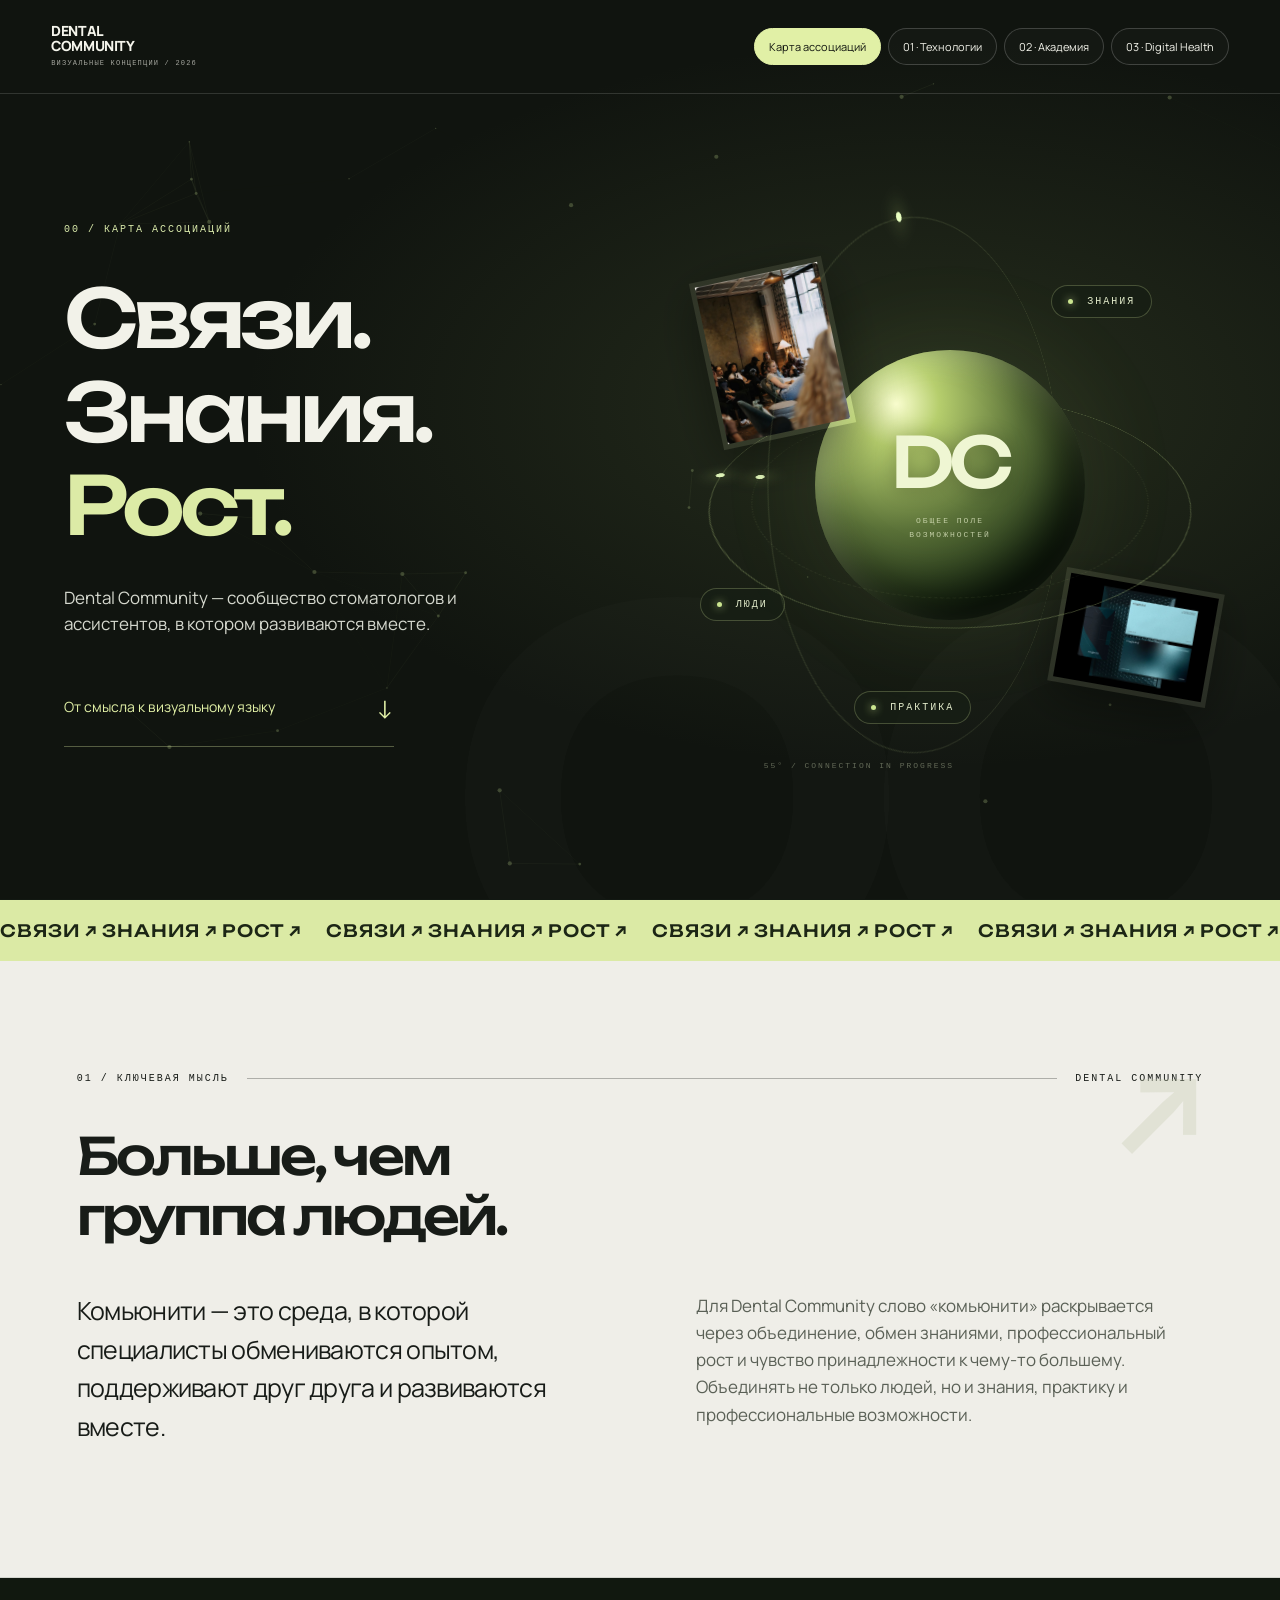
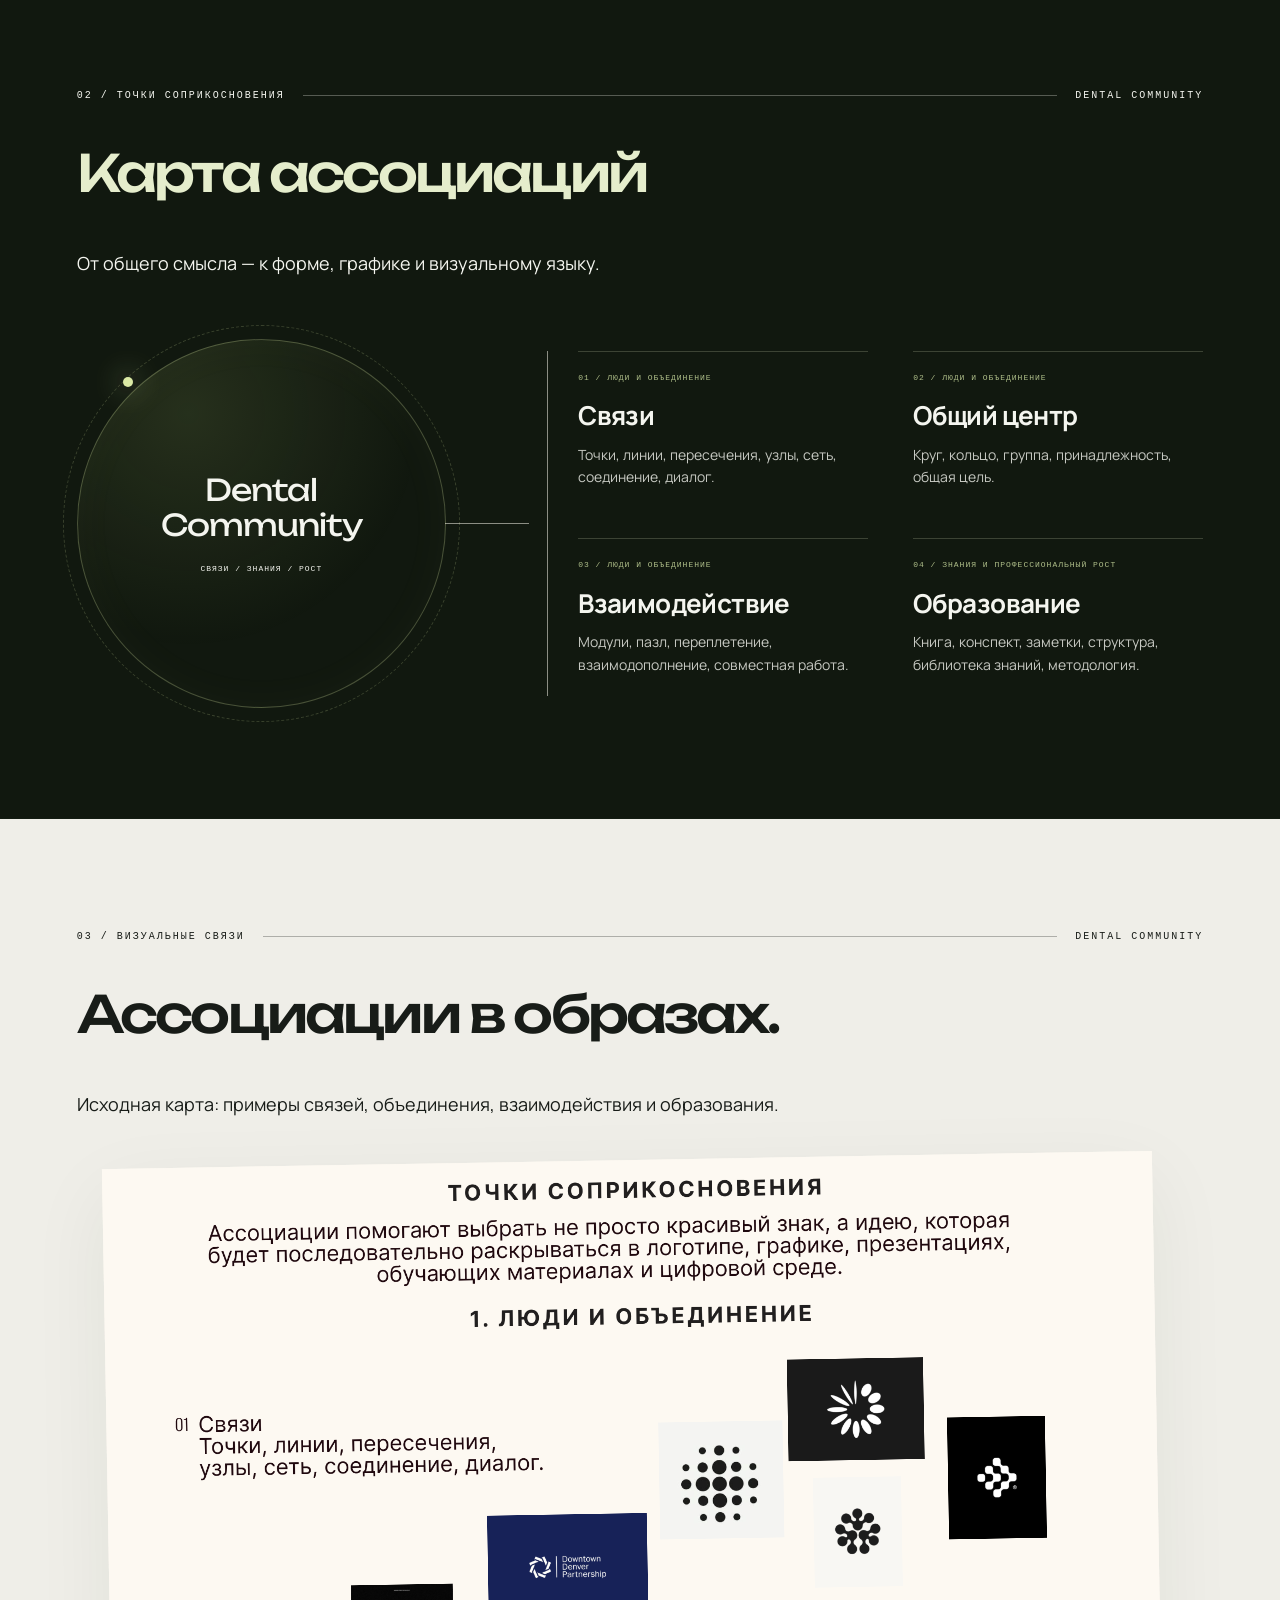
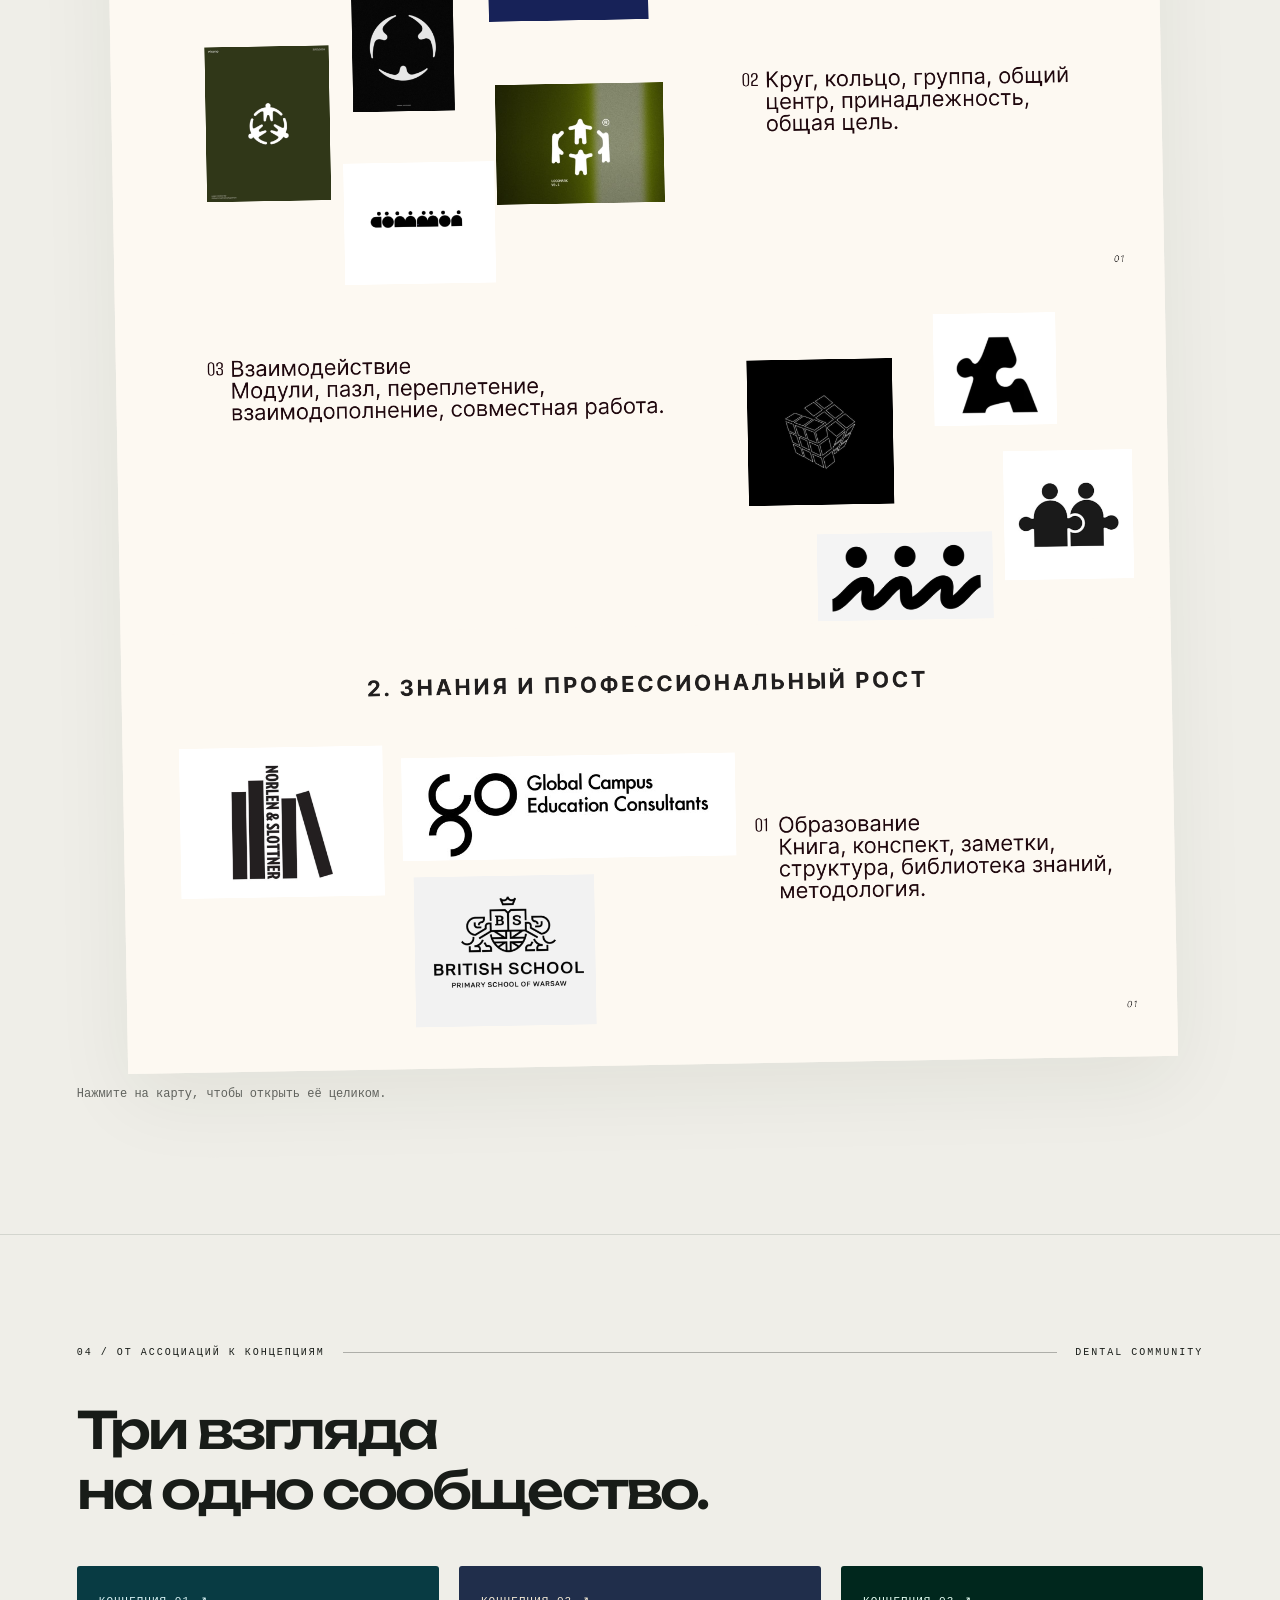
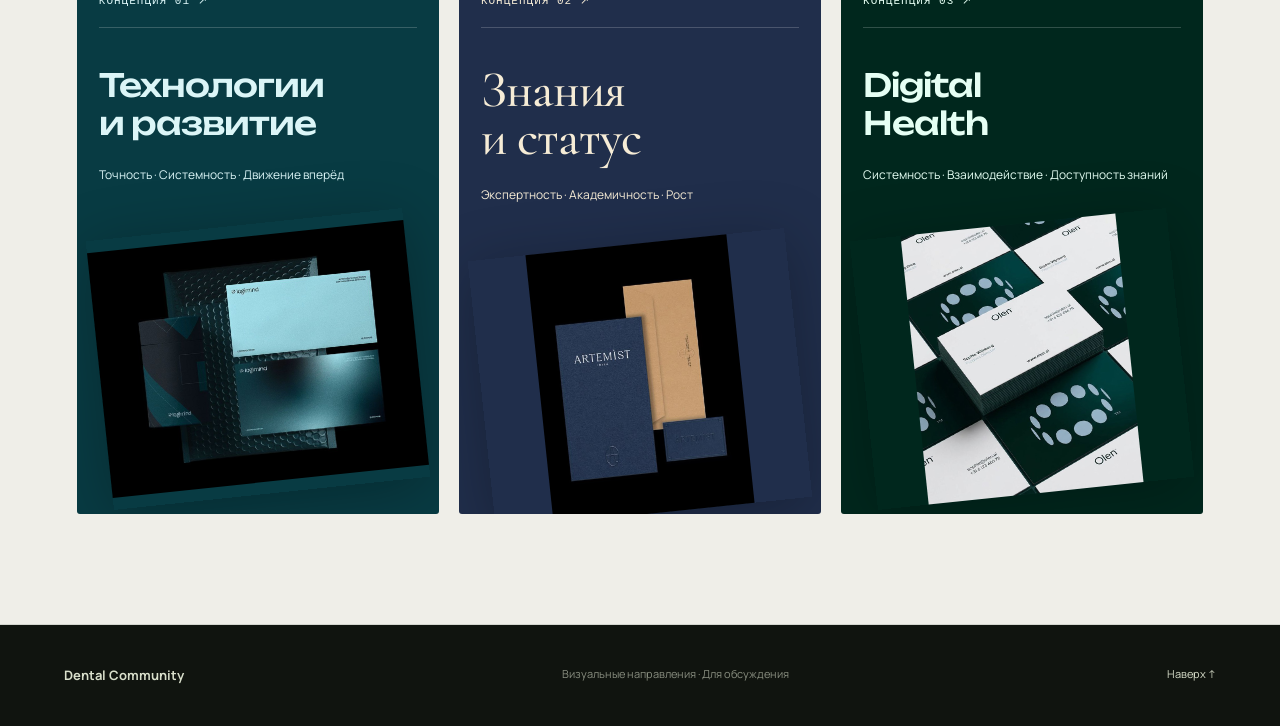
==== commit 310a63d6: "Add Digital Health concept and complete three-direction presentation" ====
--- a/index.html
+++ b/index.html
@@ -1 +1 @@
-<!doctype html><html lang="ru"><head><meta charset="utf-8"><meta name="viewport" content="width=device-width,initial-scale=1"><title>Карта ассоциаций — Dental Community</title><meta name="description" content="Карта ассоциаций и направления визуальной айдентики образовательного сообщества стоматологов и ассистентов."><link rel="stylesheet" href="style.css"><link rel="stylesheet" href="redesign.css"></head><body class="overview"><div id="progress"></div><header><a class="brand" href="index.html">DENTAL <br>COMMUNITY<span>ВИЗУАЛЬНЫЕ КОНЦЕПЦИИ / 2026</span></a><nav aria-label="Страницы презентации"><a href="index.html" aria-current="page">Карта ассоциаций</a><a href="concept-1.html" >01 · Технологии</a><a href="concept-2.html" >02 · Академия</a><a href="concept-3.html" >03 · Скоро</a></nav></header><main><div class="cursor-aura" aria-hidden="true"></div><section class="hero maphero"><canvas class="constellation" aria-hidden="true"></canvas><div class="hero-no" aria-hidden="true">00</div><div class="wrap hero-grid"><div><div class="eyebrow">00 / Карта ассоциаций</div><h1>Связи.<br>Знания.<br><em>Рост.</em></h1><p class="lead">Dental Community — сообщество стоматологов и ассистентов, в котором развиваются вместе.</p><a class="cta" href="#map">От смысла к визуальному языку <span>↓</span></a></div><div class="orbit-scene" aria-label="Люди, знания и практика объединяются в сообщество"><div class="orbit-ring ring-a"></div><div class="orbit-ring ring-b"></div><div class="orbit-ring ring-c"></div><div class="sphere"><span>DC</span><small>ОБЩЕЕ ПОЛЕ<br>ВОЗМОЖНОСТЕЙ</small></div><div class="orbit-photo photo-a"><img src="assets/community.png" alt="Встреча профессионального сообщества"></div><div class="orbit-photo photo-b"><img src="assets/ref-15.jpg" alt="Визуальная культура сообщества"></div><span class="orbit-label label-a"><i></i> ЛЮДИ</span><span class="orbit-label label-b"><i></i> ЗНАНИЯ</span><span class="orbit-label label-c"><i></i> ПРАКТИКА</span><span class="orbit-coordinates">55° / CONNECTION IN PROGRESS</span></div></div></section><div class="ticker" aria-hidden="true"><div><span>СВЯЗИ ↗ ЗНАНИЯ ↗ РОСТ ↗ </span><span>СВЯЗИ ↗ ЗНАНИЯ ↗ РОСТ ↗ </span><span>СВЯЗИ ↗ ЗНАНИЯ ↗ РОСТ ↗ </span><span>СВЯЗИ ↗ ЗНАНИЯ ↗ РОСТ ↗ </span><span>СВЯЗИ ↗ ЗНАНИЯ ↗ РОСТ ↗ </span><span>СВЯЗИ ↗ ЗНАНИЯ ↗ РОСТ ↗ </span></div></div><section id="thought" class=""><div class="wrap"><div class="eyebrow">01 / Ключевая мысль <span></span> Dental Community</div><h2>Больше, чем<br>группа людей.</h2><div class="two text"><p class="lead">Комьюнити — это среда, в которой специалисты обмениваются опытом, поддерживают друг друга и развиваются вместе.</p><p>Для Dental Community слово «комьюнити» раскрывается через объединение, обмен знаниями, профессиональный рост и чувство принадлежности к чему-то большему. Объединять не только людей, но и знания, практику и профессиональные возможности.</p></div></div></section><section id="map" class="dark"><div class="wrap"><div class="eyebrow">02 / Точки соприкосновения <span></span> Dental Community</div><h2>Карта ассоциаций</h2><p class="intro">От общего смысла — к форме, графике и визуальному языку.</p><div class="mindmap"><div class="map-root"><span class="map-pulse" aria-hidden="true"></span>Dental<br>Community<small>СВЯЗИ / ЗНАНИЯ / РОСТ</small></div><div class="branches"><article><span>01 / ЛЮДИ И ОБЪЕДИНЕНИЕ</span><h3>Связи</h3><p>Точки, линии, пересечения, узлы, сеть, соединение, диалог.</p></article><article><span>02 / ЛЮДИ И ОБЪЕДИНЕНИЕ</span><h3>Общий центр</h3><p>Круг, кольцо, группа, принадлежность, общая цель.</p></article><article><span>03 / ЛЮДИ И ОБЪЕДИНЕНИЕ</span><h3>Взаимодействие</h3><p>Модули, пазл, переплетение, взаимодополнение, совместная работа.</p></article><article><span>04 / ЗНАНИЯ И ПРОФЕССИОНАЛЬНЫЙ РОСТ</span><h3>Образование</h3><p>Книга, конспект, заметки, структура, библиотека знаний, методология.</p></article></div></div></div></section><section id="visual-map" class=""><div class="wrap"><div class="eyebrow">03 / Визуальные связи <span></span> Dental Community</div><h2>Ассоциации в образах.</h2><p class="intro">Исходная карта: примеры связей, объединения, взаимодействия и образования.</p><div class="board"><button class="zoom" data-image="assets/association-board.png" aria-label="Открыть полную карту ассоциаций"><img src="assets/map-2.png" alt="Визуальная карта: точки, общие центры, модули и взаимодействие"></button><button class="zoom" data-image="assets/association-board.png" aria-label="Открыть полную карту ассоциаций"><img src="assets/map-3.png" alt="Образование: книги, структура, библиотека знаний"></button></div><p class="note">Нажмите на карту, чтобы открыть её целиком.</p></div></section><section id="directions" class=""><div class="wrap"><div class="eyebrow">04 / От ассоциаций к концепциям <span></span> Dental Community</div><h2>Два взгляда<br>на одно сообщество.</h2><div class="direction-grid"><a class="direction tech-preview" href="concept-1.html"><span>КОНЦЕПЦИЯ 01 ↗</span><h3>Технологии<br>и развитие</h3><p>Точность · Системность · Движение вперёд</p><img src="assets/ref-15.jpg" alt="Бирюзовая айдентика — референс первой концепции"></a><a class="direction academy-preview" href="concept-2.html"><span>КОНЦЕПЦИЯ 02 ↗</span><h3>Знания<br>и статус</h3><p>Экспертность · Академичность · Рост</p><img src="assets/ref-22.jpg" alt="Синяя и золотая полиграфия — референс второй концепции"></a></div><a class="pending-link" href="concept-3.html"><span>03 / Третья концепция</span><span>В подготовке ↗</span></a></div></section></main><footer><b>Dental Community</b><span>Визуальные направления · Для обсуждения</span><a href="#">Наверх ↑</a></footer><dialog><button class="close" aria-label="Закрыть">Закрыть ×</button><img alt="Увеличенный референс"></dialog><script src="app.js"></script><script src="motion.js"></script></body></html>+<!doctype html><html lang="ru"><head><meta charset="utf-8"><meta name="viewport" content="width=device-width,initial-scale=1"><title>Карта ассоциаций — Dental Community</title><meta name="description" content="Карта ассоциаций и направления визуальной айдентики образовательного сообщества стоматологов и ассистентов."><link rel="stylesheet" href="style.css"><link rel="stylesheet" href="redesign.css?v=4"></head><body class="overview"><div id="progress"></div><header><a class="brand" href="index.html">DENTAL <br>COMMUNITY<span>ВИЗУАЛЬНЫЕ КОНЦЕПЦИИ / 2026</span></a><nav aria-label="Страницы презентации"><a href="index.html" aria-current="page">Карта ассоциаций</a><a href="concept-1.html" >01 · Технологии</a><a href="concept-2.html" >02 · Академия</a><a href="concept-3.html" >03 · Digital Health</a></nav></header><main><div class="cursor-aura" aria-hidden="true"></div><section class="hero maphero"><canvas class="constellation" aria-hidden="true"></canvas><div class="hero-no" aria-hidden="true">00</div><div class="wrap hero-grid"><div><div class="eyebrow">00 / Карта ассоциаций</div><h1>Связи.<br>Знания.<br><em>Рост.</em></h1><p class="lead">Dental Community — сообщество стоматологов и ассистентов, в котором развиваются вместе.</p><a class="cta" href="#map">От смысла к визуальному языку <span>↓</span></a></div><div class="orbit-scene" aria-label="Люди, знания и практика объединяются в сообщество"><div class="orbit-ring ring-a"></div><div class="orbit-ring ring-b"></div><div class="orbit-ring ring-c"></div><div class="sphere"><span>DC</span><small>ОБЩЕЕ ПОЛЕ<br>ВОЗМОЖНОСТЕЙ</small></div><div class="orbit-photo photo-a"><img src="assets/community.png" alt="Встреча профессионального сообщества"></div><div class="orbit-photo photo-b"><img src="assets/ref-15.jpg" alt="Визуальная культура сообщества"></div><span class="orbit-label label-a"><i></i> ЛЮДИ</span><span class="orbit-label label-b"><i></i> ЗНАНИЯ</span><span class="orbit-label label-c"><i></i> ПРАКТИКА</span><span class="orbit-coordinates">55° / CONNECTION IN PROGRESS</span></div></div></section><div class="ticker" aria-hidden="true"><div><span>СВЯЗИ ↗ ЗНАНИЯ ↗ РОСТ ↗ </span><span>СВЯЗИ ↗ ЗНАНИЯ ↗ РОСТ ↗ </span><span>СВЯЗИ ↗ ЗНАНИЯ ↗ РОСТ ↗ </span><span>СВЯЗИ ↗ ЗНАНИЯ ↗ РОСТ ↗ </span><span>СВЯЗИ ↗ ЗНАНИЯ ↗ РОСТ ↗ </span><span>СВЯЗИ ↗ ЗНАНИЯ ↗ РОСТ ↗ </span></div></div><section id="thought" class=""><div class="wrap"><div class="eyebrow">01 / Ключевая мысль <span></span> Dental Community</div><h2>Больше, чем<br>группа людей.</h2><div class="two text"><p class="lead">Комьюнити — это среда, в которой специалисты обмениваются опытом, поддерживают друг друга и развиваются вместе.</p><p>Для Dental Community слово «комьюнити» раскрывается через объединение, обмен знаниями, профессиональный рост и чувство принадлежности к чему-то большему. Объединять не только людей, но и знания, практику и профессиональные возможности.</p></div></div></section><section id="map" class="dark"><div class="wrap"><div class="eyebrow">02 / Точки соприкосновения <span></span> Dental Community</div><h2>Карта ассоциаций</h2><p class="intro">От общего смысла — к форме, графике и визуальному языку.</p><div class="mindmap"><div class="map-root"><span class="map-pulse" aria-hidden="true"></span>Dental<br>Community<small>СВЯЗИ / ЗНАНИЯ / РОСТ</small></div><div class="branches"><article><span>01 / ЛЮДИ И ОБЪЕДИНЕНИЕ</span><h3>Связи</h3><p>Точки, линии, пересечения, узлы, сеть, соединение, диалог.</p></article><article><span>02 / ЛЮДИ И ОБЪЕДИНЕНИЕ</span><h3>Общий центр</h3><p>Круг, кольцо, группа, принадлежность, общая цель.</p></article><article><span>03 / ЛЮДИ И ОБЪЕДИНЕНИЕ</span><h3>Взаимодействие</h3><p>Модули, пазл, переплетение, взаимодополнение, совместная работа.</p></article><article><span>04 / ЗНАНИЯ И ПРОФЕССИОНАЛЬНЫЙ РОСТ</span><h3>Образование</h3><p>Книга, конспект, заметки, структура, библиотека знаний, методология.</p></article></div></div></div></section><section id="visual-map" class=""><div class="wrap"><div class="eyebrow">03 / Визуальные связи <span></span> Dental Community</div><h2>Ассоциации в образах.</h2><p class="intro">Исходная карта: примеры связей, объединения, взаимодействия и образования.</p><div class="board"><button class="zoom" data-image="assets/association-board.png" aria-label="Открыть полную карту ассоциаций"><img src="assets/map-2.png" alt="Визуальная карта: точки, общие центры, модули и взаимодействие"></button><button class="zoom" data-image="assets/association-board.png" aria-label="Открыть полную карту ассоциаций"><img src="assets/map-3.png" alt="Образование: книги, структура, библиотека знаний"></button></div><p class="note">Нажмите на карту, чтобы открыть её целиком.</p></div></section><section id="directions" class=""><div class="wrap"><div class="eyebrow">04 / От ассоциаций к концепциям <span></span> Dental Community</div><h2>Три взгляда<br>на одно сообщество.</h2><div class="direction-grid"><a class="direction tech-preview" href="concept-1.html"><span>КОНЦЕПЦИЯ 01 ↗</span><h3>Технологии<br>и развитие</h3><p>Точность · Системность · Движение вперёд</p><img src="assets/ref-15.jpg" alt="Бирюзовая айдентика — референс первой концепции"></a><a class="direction academy-preview" href="concept-2.html"><span>КОНЦЕПЦИЯ 02 ↗</span><h3>Знания<br>и статус</h3><p>Экспертность · Академичность · Рост</p><img src="assets/ref-22.jpg" alt="Синяя и золотая полиграфия — референс второй концепции"></a><a class="direction digital-preview" href="concept-3.html"><span>КОНЦЕПЦИЯ 03 ↗</span><h3>Digital<br>Health</h3><p>Системность · Взаимодействие · Доступность знаний</p><img src="assets/digital-8.jpg" alt="Зелёная айдентика — референс Digital Health"></a></div></div></section></main><footer><b>Dental Community</b><span>Визуальные направления · Для обсуждения</span><a href="#">Наверх ↑</a></footer><dialog><button class="close" aria-label="Закрыть">Закрыть ×</button><img alt="Увеличенный референс"></dialog><script src="app.js"></script><script src="motion.js?v=4"></script></body></html>
--- a/redesign.css
+++ b/redesign.css
@@ -17,3 +17,7 @@
 }
 @media(max-width:350px){header{padding-left:16px;padding-right:16px}.hero{padding-left:16px;padding-right:16px}section:not(.hero){padding-left:16px;padding-right:16px}.orbit-ring{width:260px;height:260px}.ring-b{width:280px;height:280px}.ring-c{width:225px;height:225px}.orbit-scene{height:285px}.sphere{width:155px;height:155px}.swatch{padding:14px 10px}.swatch h3{font-size:14px}.academy h2{font-size:36px}.logos .zoom{height:215px}}
 @media(hover:none){.direction:hover,.gallery figure:hover,.swatch:hover,.branches article:hover{transform:none}.direction:hover img{transform:rotate(-6deg)}.gallery figure:hover img{transform:none}.next:hover{padding-left:0;padding-right:0}.ticker:hover>div{animation-play-state:running}}
+/* Concept 03 — Digital Health */
+.digital{--accent:#00a98a;--dark:#00271d;--tint:#e3f3ed}.digital .hero{background:#00271d}.digital .hero:before{background:radial-gradient(ellipse at 75% 40%,#00c5a055,transparent 60%),linear-gradient(120deg,#001e17,#003e30)}.digital nav a[aria-current]{background:#00c5a0;color:#00271d;border-color:#00c5a0}.digital .hero .eyebrow,.digital .hero .cta{color:#7debd0}.digital .hero-reference{transform:rotate(-5deg);animation:float 10s ease-in-out infinite}.digital .hero-reference img{background:#00271d}.digital .ref-orbit{border-color:#00c5a066}.digital .ref-orbit:after{background:#00e9bc;box-shadow:0 0 40px #00c5a0}.digital .ticker{background:#00c5a0;color:#00271d}.digital .dark{background:#00271d}.digital .dark h2{color:#e8fff6}.digital .palette{grid-template-columns:repeat(3,1fr)}.digital-icons{margin-bottom:70px}.digital-icons .zoom{height:350px}.digital-result{margin-top:75px;padding-top:45px;border-top:1px solid #00271d33}.digital-result h3{font:500 clamp(26px,3.3vw,46px)/1.2 Unbounded,sans-serif;letter-spacing:-1.5px;margin-bottom:25px}.digital-preview{background:#00271d;color:#e5fff4}.direction-grid{grid-template-columns:repeat(3,minmax(0,1fr));gap:20px}.direction{padding:28px 22px 0;min-height:540px}.direction h3{font-size:clamp(24px,2.5vw,36px);letter-spacing:-1px}.academy-preview h3{font-size:clamp(42px,4vw,60px)}.direction img{height:270px}.digital .swatch:last-child{border:1px solid #00271d11}
+@media(max-width:850px){.direction-grid{grid-template-columns:1fr}.direction{min-height:0}.direction h3{font-size:36px}.academy-preview h3{font-size:60px}.direction img{max-width:450px;margin:25px auto 0;height:300px}.digital-icons .zoom{height:280px}}
+@media(max-width:600px){.digital .palette{grid-template-columns:1fr 1fr}.digital .swatch:last-child{grid-column:1/-1;min-height:160px}.digital-icons{margin-bottom:32px}.digital-icons .zoom{height:auto;min-height:220px}.digital-icons img{height:auto;max-height:380px}.digital-result{margin-top:45px;padding-top:30px}.digital-result h3{font-size:clamp(22px,6.5vw,32px);letter-spacing:-1px;overflow-wrap:anywhere}.direction{padding:25px 22px 0}.direction h3{font-size:clamp(27px,8vw,36px)}.academy-preview h3{font-size:54px}}
